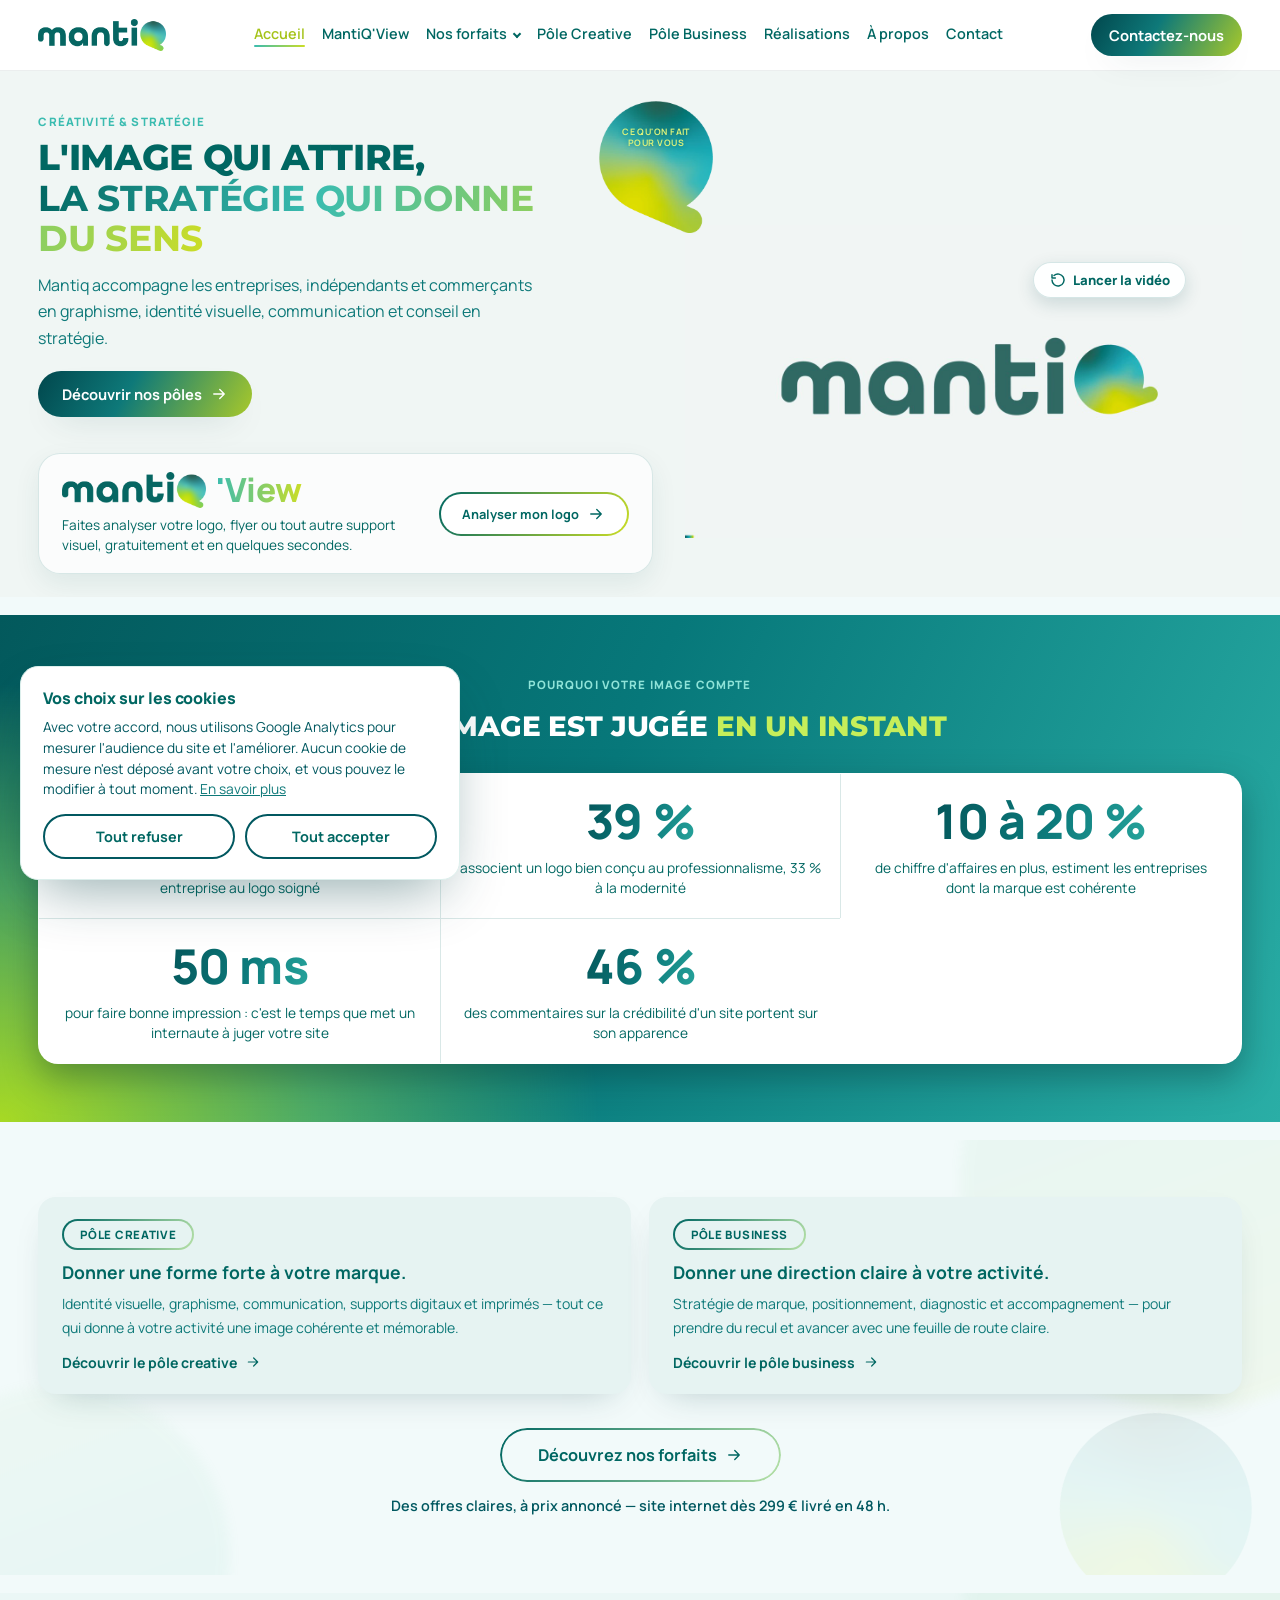
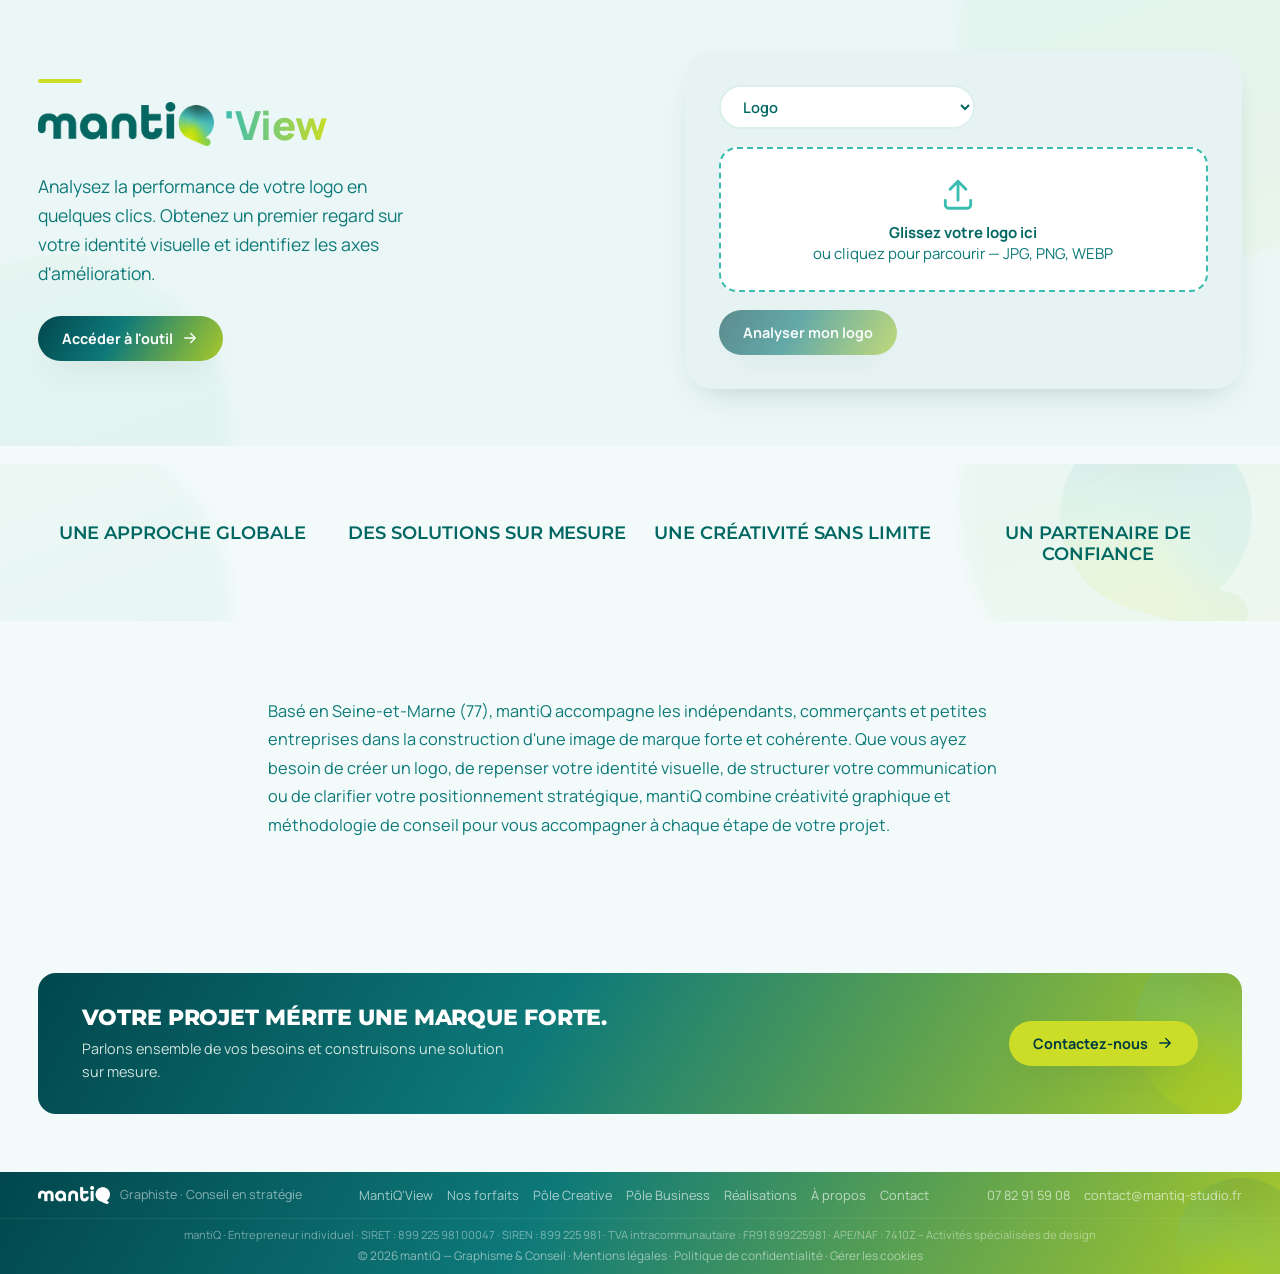
==== index.html @ a7502a21 "Add files via upload" ====
<!DOCTYPE html>
<html lang="fr">
<head>
<meta charset="UTF-8">
<meta name="viewport" content="width=device-width, initial-scale=1">
<title>mantiQ — Graphisme & Conseil en stratégie</title>
<meta name="description" content="mantiQ accompagne les entreprises, indépendants et commerçants en graphisme, identité visuelle, communication et conseil en stratégie.">
<link rel="icon" type="image/png" href="[data-uri]">
<link rel="apple-touch-icon" href="[data-uri]">
<link rel="preconnect" href="https://fonts.googleapis.com">
<link rel="preconnect" href="https://fonts.gstatic.com" crossorigin>
<link href="https://fonts.googleapis.com/css2?family=Manrope:wght@500;600;700;800&family=Montserrat:wght@600..900&display=swap" rel="stylesheet">
<link rel="stylesheet" href="style.css">
</head>
<body>
<script>
try{ if (sessionStorage.getItem('mqSplashSeen') || (window.matchMedia && matchMedia('(prefers-reduced-motion: reduce)').matches)) document.documentElement.classList.add('sp-skip'); else document.documentElement.classList.add('sp-lock'); }catch(e){ document.documentElement.classList.add('sp-lock'); }
</script>
<noscript><style>#mqSplash{display:none!important}</style></noscript>
<style>
#mqSplash{ position:fixed; inset:0; z-index:100000; background:#fff; display:flex; align-items:center; justify-content:center; cursor:pointer;
  opacity:1; visibility:visible; transition:opacity .55s ease, visibility 0s linear .55s;
  animation:spFailsafe .3s linear 7s forwards; }
#mqSplash.sp-out{ opacity:0; visibility:hidden; pointer-events:none; }
.sp-skip #mqSplash{ display:none; }
html.sp-lock, html.sp-lock body{ overflow:hidden; }
@keyframes spFailsafe{ to{ opacity:0; visibility:hidden; pointer-events:none; } }
.sp-canvas{ position:relative; width:min(84vw,760px); aspect-ratio:633/120; }
.sp-logo-stage{ position:absolute; left:6.3191%; top:0; width:75.1975%; height:100%; }
.sp-neon-svg{ position:absolute; inset:0; width:100%; height:100%; z-index:3; overflow:visible; }
.sp-neon-stroke{ fill:none; stroke:url(#spNeonGrad); stroke-width:.75px; stroke-linecap:round; stroke-linejoin:round; opacity:0;
  filter:drop-shadow(0 0 1px rgba(13,92,92,.85)) drop-shadow(0 0 3.5px rgba(46,196,196,.75)) drop-shadow(0 0 7px rgba(199,227,0,.55)) drop-shadow(0 0 12px rgba(199,227,0,.28)); }
.sp-fill-svg{ position:absolute; inset:0; width:100%; height:100%; z-index:2; overflow:visible; }
.sp-letter-fill{ fill:#066662; opacity:0; }
.sp-q-roll{ position:absolute; left:66.3507%; top:6.6667%; width:15.1659%; height:93.3333%; z-index:4; transform:translateX(232.3%) rotate(760deg); }
.sp-run .sp-q-roll{ animation:spQRoll 1400ms cubic-bezier(.22,.7,.18,1) 80ms forwards; }
@keyframes spQRoll{ 0%{ transform:translateX(232.3%) rotate(760deg); } 100%{ transform:translateX(0%) rotate(0deg); } }
.sp-q-img{ width:100%; height:100%; display:block; transform:scale(1); }
.sp-run .sp-q-img{ animation:spQPulse 300ms ease-out 1480ms; }
@keyframes spQPulse{ 0%{ filter:brightness(1) drop-shadow(0 0 0 rgba(46,196,196,0)); transform:scale(1); }
  35%{ filter:brightness(1.5) drop-shadow(0 0 12px rgba(46,196,196,.85)); transform:scale(1.04); }
  100%{ filter:brightness(1) drop-shadow(0 0 0 rgba(46,196,196,0)); transform:scale(1); } }
</style>
<div id="mqSplash" role="presentation" aria-hidden="true">
  <div class="sp-canvas">


  <div class="sp-logo-stage"><svg class="sp-fill-svg" viewBox="0 0 476 120" xmlns="http://www.w3.org/2000/svg" aria-hidden="true"><path class="sp-letter-fill" data-delay="438" fill-rule="evenodd" d="M62.26,79.75C62.33,59.66 62.34,59.40 62.61,58.22C63.33,55.11 64.25,53.49 66.09,52.03C67.96,50.55 70.89,49.89 74.13,50.21C77.09,50.51 79.15,51.52 80.64,53.41C81.33,54.28 81.48,54.52 81.74,55.11C81.85,55.36 82.03,55.76 82.13,55.99C82.24,56.22 82.32,56.49 82.33,56.58C82.33,56.68 82.42,57.00 82.53,57.29C83.07,58.77 83.11,60.52 83.11,80.61C83.11,95.38 83.15,99.86 83.27,99.99C83.50,100.22 103.18,100.22 103.41,99.99C103.53,99.87 103.57,96.17 103.56,84.12C103.55,64.07 103.44,57.81 103.06,55.38C102.64,52.64 102.20,50.83 101.43,48.62C100.80,46.82 100.67,46.47 100.46,46.18C100.36,46.03 100.27,45.84 100.27,45.75C100.27,45.53 98.81,42.96 98.07,41.89C96.15,39.09 93.36,36.54 90.31,34.78C88.98,34.01 88.68,33.87 87.27,33.30C85.62,32.63 83.14,31.88 82.06,31.73C81.73,31.68 81.28,31.59 81.07,31.52C80.49,31.34 76.29,31.00 74.67,31.00C73.28,31.00 68.92,31.34 68.72,31.46C68.67,31.50 68.06,31.64 67.39,31.79C64.92,32.31 63.44,32.83 61.15,33.99C59.66,34.73 59.41,34.88 58.64,35.40C58.34,35.61 57.77,35.99 57.38,36.26C56.48,36.87 53.22,40.11 52.64,40.97C52.41,41.31 52.14,41.60 52.05,41.60C51.97,41.60 51.55,41.16 51.14,40.63C50.08,39.27 48.09,37.36 46.55,36.22C43.47,33.95 40.16,32.55 35.53,31.58C33.87,31.23 33.69,31.21 29.46,31.21C26.68,31.21 24.82,31.26 24.31,31.36C23.88,31.45 22.99,31.61 22.33,31.73C20.88,31.99 19.11,32.50 16.92,33.30C16.24,33.55 13.52,34.95 12.83,35.41C9.61,37.54 7.45,39.73 5.36,42.99C4.71,43.99 3.41,46.59 3.06,47.56C1.85,50.96 1.30,53.29 1.01,56.17C0.92,57.00 0.77,57.89 0.67,58.14C0.52,58.50 0.49,60.18 0.49,67.22C0.49,75.59 0.50,75.86 0.75,76.37C0.90,76.65 1.02,76.99 1.02,77.11C1.02,77.55 1.70,79.15 2.28,80.04C3.64,82.15 5.74,83.72 8.21,84.47C9.31,84.81 12.23,84.81 13.36,84.48C16.18,83.64 18.88,81.38 19.96,78.95C20.07,78.70 20.22,78.38 20.30,78.24C20.37,78.11 20.56,77.54 20.72,76.99C20.99,76.01 21.01,75.63 21.08,67.43C21.15,59.97 21.19,58.79 21.38,58.15C21.50,57.75 21.60,57.31 21.60,57.18C21.61,56.93 21.66,56.80 22.39,55.18C23.39,52.96 25.19,51.44 27.74,50.65C29.03,50.25 32.02,50.09 33.65,50.32C36.11,50.67 38.03,51.72 39.40,53.45C40.11,54.35 40.93,55.97 41.13,56.86C41.21,57.19 41.33,57.62 41.41,57.83C41.73,58.68 41.78,61.65 41.81,80.28C41.84,92.33 41.90,99.88 41.97,99.98C42.07,100.11 44.20,100.14 52.15,100.11L62.19,100.08L62.26,79.75Z"/><path class="sp-letter-fill" data-delay="799" fill-rule="evenodd" d="M151.73,101.39C154.54,100.83 156.92,99.97 159.07,98.71C160.34,97.97 162.34,96.38 163.44,95.23C164.67,93.93 165.91,92.18 166.66,90.68C166.93,90.14 167.22,89.73 167.35,89.71C167.57,89.66 167.59,89.98 167.59,94.77L167.59,99.89L167.95,100.03C168.32,100.17 185.98,100.08 186.22,99.93C186.37,99.84 186.35,65.17 186.20,63.58C186.00,61.55 185.68,59.22 185.46,58.22C184.93,55.78 184.08,52.95 183.48,51.60C183.39,51.38 183.13,50.78 182.91,50.27C182.52,49.36 182.18,48.68 181.57,47.62C181.41,47.33 181.21,46.97 181.13,46.83C180.35,45.40 177.86,42.22 176.34,40.72C174.41,38.81 171.94,36.93 169.63,35.62C168.57,35.02 166.34,33.91 166.19,33.91C166.14,33.91 165.92,33.83 165.69,33.72C164.26,33.06 161.55,32.24 159.34,31.80C158.68,31.68 158.03,31.53 157.88,31.49C157.27,31.29 152.21,30.87 150.56,30.87C148.55,30.87 144.37,31.25 142.57,31.61C140.45,32.02 137.56,32.82 136.17,33.38C135.77,33.54 135.21,33.76 134.93,33.87C133.86,34.26 131.79,35.34 129.86,36.50C129.00,37.01 127.52,38.08 126.47,38.95C124.17,40.84 121.03,44.39 119.80,46.50C119.66,46.75 119.42,47.14 119.28,47.36C119.14,47.58 118.91,47.96 118.77,48.22C117.94,49.78 116.64,52.61 116.64,52.87C116.64,52.95 116.55,53.20 116.44,53.43C116.24,53.86 116.11,54.28 115.52,56.42C114.68,59.49 114.13,63.72 114.13,67.13C114.13,69.24 114.55,73.75 114.86,74.93C114.96,75.35 115.05,75.82 115.05,75.97C115.05,76.23 115.43,77.69 115.80,78.82C115.91,79.15 116.05,79.63 116.11,79.89C116.18,80.15 116.32,80.53 116.43,80.75C116.55,80.96 116.64,81.20 116.64,81.28C116.64,81.51 117.83,84.11 118.31,84.93C118.55,85.35 118.75,85.72 118.75,85.77C118.75,85.81 118.86,86.01 119.00,86.21C119.13,86.41 119.45,86.90 119.71,87.30C121.44,90.00 124.20,92.99 126.88,95.07C127.62,95.64 129.56,96.97 129.67,96.97C129.71,96.97 129.84,97.05 129.96,97.16C130.20,97.38 133.12,98.89 133.80,99.15C134.05,99.24 134.58,99.45 134.98,99.61C137.07,100.44 138.44,100.82 141.45,101.41C144.24,101.96 148.92,101.95 151.73,101.39ZM148.84,82.64C146.24,82.49 143.63,81.62 141.45,80.17C140.37,79.45 138.50,77.58 137.79,76.51C136.25,74.19 135.37,71.80 135.04,69.04C134.26,62.40 136.24,56.76 140.59,53.27C141.10,52.86 141.64,52.45 141.78,52.35C142.16,52.11 144.74,50.87 144.87,50.87C144.93,50.87 145.33,50.76 145.76,50.62C146.18,50.48 147.41,50.26 148.48,50.13C150.42,49.89 150.44,49.89 152.50,50.17C155.18,50.54 157.08,51.19 158.94,52.36C159.57,52.76 160.97,53.93 161.54,54.52C164.74,57.89 166.22,62.66 165.77,68.19C165.60,70.33 165.02,72.71 164.36,74.00C164.26,74.21 164.14,74.47 164.10,74.58C164.06,74.69 163.88,75.02 163.70,75.31C163.52,75.60 163.26,76.04 163.12,76.29C162.78,76.92 161.61,78.23 160.59,79.12C157.51,81.83 153.85,82.92 148.84,82.64Z"/><path class="sp-letter-fill" data-delay="1045" fill-rule="evenodd" d="M258.24,100.82C259.32,100.56 260.84,99.88 261.57,99.33C263.03,98.23 264.58,96.28 265.21,94.78C266.04,92.80 265.98,94.13 265.98,76.57C265.98,61.87 265.96,60.46 265.74,58.82C265.22,54.95 264.23,51.10 263.08,48.55C262.66,47.60 261.65,45.59 261.36,45.11C261.18,44.81 260.94,44.40 260.82,44.19C259.81,42.37 257.01,39.27 254.90,37.60C253.00,36.12 253.05,36.15 251.53,35.29C249.78,34.30 248.70,33.78 247.17,33.21C245.51,32.58 242.93,31.79 242.52,31.79C242.38,31.79 241.93,31.71 241.52,31.60C238.33,30.79 231.55,30.55 227.31,31.11C226.08,31.28 224.86,31.47 224.60,31.53C224.34,31.60 223.72,31.74 223.21,31.85C221.41,32.23 218.39,33.17 217.51,33.64C217.38,33.70 216.92,33.92 216.49,34.13C215.60,34.54 213.14,35.93 212.53,36.35C208.60,39.11 205.56,42.62 203.54,46.77C202.52,48.85 202.17,49.64 202.17,49.84C202.16,49.93 202.08,50.18 201.97,50.39C201.76,50.79 201.60,51.32 201.01,53.58C200.44,55.78 200.19,57.17 199.91,59.87C199.68,62.17 199.66,63.55 199.66,80.96C199.66,91.21 199.69,99.69 199.74,99.80C199.81,99.99 200.83,100.01 209.90,100.01L219.98,100.01L220.05,99.72C220.09,99.55 220.14,90.86 220.16,80.41C220.19,61.65 220.19,61.38 220.47,60.21C221.23,56.92 222.16,55.00 223.82,53.30C226.03,51.01 229.02,49.90 232.92,49.92C237.09,49.93 240.10,51.19 242.44,53.88C243.94,55.61 245.15,58.74 245.46,61.66C245.53,62.32 245.62,69.23 245.67,77.03C245.75,91.74 245.79,92.87 246.32,93.88C246.42,94.08 246.51,94.32 246.51,94.41C246.51,94.59 246.96,95.45 247.48,96.27C248.21,97.42 249.97,99.10 251.07,99.69C251.21,99.77 251.45,99.90 251.60,99.98C253.40,101.00 256.07,101.34 258.24,100.82Z"/><path class="sp-letter-fill" data-delay="1333" fill-rule="evenodd" d="M312.18,101.39C314.77,101.10 317.08,100.60 319.31,99.85C320.42,99.47 320.82,99.29 322.47,98.47C324.09,97.66 324.21,97.59 325.03,97.03C325.35,96.81 325.75,96.54 325.93,96.42C326.74,95.87 328.55,94.19 329.43,93.17C330.37,92.07 331.66,90.26 332.06,89.48C333.69,86.33 334.32,84.62 334.94,81.80C335.56,78.92 335.67,77.81 335.67,74.45L335.67,71.20L325.77,71.17C317.47,71.14 315.82,71.16 315.61,71.32C315.40,71.47 315.36,71.65 315.39,72.45C315.44,74.00 315.15,76.65 314.82,77.68C314.21,79.55 313.11,80.96 311.71,81.67C309.06,83.02 304.80,82.75 302.64,81.10C302.14,80.72 301.05,79.30 300.88,78.82C300.81,78.64 300.70,78.39 300.63,78.26C300.56,78.14 300.37,77.48 300.21,76.80C299.91,75.58 299.91,75.49 299.87,63.33C299.84,53.47 299.86,51.07 300.00,50.98C300.09,50.92 307.16,50.87 315.70,50.87C324.24,50.87 331.32,50.83 331.44,50.79C331.63,50.72 331.65,49.79 331.65,41.64C331.65,34.35 331.61,32.57 331.48,32.51C331.38,32.48 324.24,32.43 315.60,32.42L299.90,32.39L299.84,20.53C299.80,14.01 299.75,8.66 299.74,8.64C299.72,8.62 295.15,8.62 289.58,8.64L279.45,8.68L279.45,41.93C279.45,68.88 279.48,75.55 279.62,77.16C279.80,79.16 280.26,81.83 280.66,83.19C281.02,84.45 281.50,85.89 281.68,86.30C281.78,86.52 282.00,87.03 282.17,87.43C282.74,88.78 283.64,90.31 284.72,91.80C286.34,94.02 288.91,96.35 291.19,97.66C292.16,98.21 295.10,99.62 295.30,99.62C295.36,99.62 295.71,99.73 296.07,99.87C300.15,101.42 306.46,102.02 312.18,101.39Z"/><path class="sp-letter-fill" data-delay="1403" fill-rule="evenodd" d="M360.22,26.04C364.88,25.32 368.66,22.19 370.25,17.72C371.26,14.89 371.19,10.97 370.08,8.10C369.67,7.04 368.77,5.52 367.99,4.57C367.30,3.73 365.86,2.49 365.11,2.07C364.89,1.94 364.44,1.69 364.12,1.51C363.44,1.13 361.95,0.61 361.12,0.47C360.82,0.42 360.50,0.29 360.41,0.19C360.19,-0.08 355.85,-0.09 355.47,0.18C355.32,0.28 354.87,0.43 354.47,0.52C351.48,1.14 348.46,3.34 346.73,6.16C346.36,6.77 345.77,8.00 345.77,8.17C345.77,8.28 345.68,8.54 345.57,8.75C345.26,9.35 344.85,11.84 344.85,13.12C344.85,14.44 345.23,16.64 345.69,17.91C346.65,20.61 348.52,22.87 351.11,24.46C353.50,25.93 356.99,26.54 360.22,26.04Z"/><path class="sp-letter-fill" data-delay="1480" fill-rule="evenodd" d="M368.18,99.59C368.31,99.48 368.34,99.28 368.29,98.96C368.25,98.70 368.21,83.70 368.21,65.61C368.20,35.86 368.18,32.72 368.00,32.53C367.81,32.34 366.74,32.32 357.97,32.32C348.94,32.33 348.14,32.35 347.93,32.56C347.72,32.76 347.72,34.94 347.80,66.16C347.88,93.24 347.93,99.58 348.07,99.68C348.33,99.89 367.93,99.79 368.18,99.59Z"/></svg>
    <svg class="sp-neon-svg" id="spNeonSvg" viewBox="0 0 476 120" xmlns="http://www.w3.org/2000/svg">
        <defs>
          <linearGradient id="spNeonGrad" x1="0" y1="0" x2="0" y2="1">
            <stop offset="0%" stop-color="#0d5c5c"/>
            <stop offset="45%" stop-color="#2ec4c4"/>
            <stop offset="100%" stop-color="#c7e300"/>
          </linearGradient>
        </defs>
        <path id="sp_stroke_m_a" d="M 1.000,53.662 L 1.000,55.686 L 1.000,57.710 L 1.000,59.734 L 1.000,61.758 L 1.000,63.782 L 1.000,65.805 L 1.000,67.829 L 1.000,69.853 L 1.000,71.877 L 1.000,73.901 L 1.000,75.925 L 1.000,77.949 L 2.000,78.973 L 2.996,80.000 L 3.020,82.000 L 5.000,82.044 L 5.991,83.273 L 7.347,84.000 L 9.000,84.371 L 10.395,85.000 L 12.419,85.000 L 13.443,84.000 L 15.467,84.000 L 16.662,82.996 L 17.899,81.936 L 18.989,80.746 L 20.000,79.543 L 20.481,78.000 L 21.000,76.496 L 21.000,74.472 L 21.000,72.448 L 21.000,70.424 L 21.000,68.400 L 21.000,66.376 L 21.000,64.352 L 21.000,62.329 L 21.000,60.305 L 21.000,58.281 L 22.000,57.257 L 22.000,55.233 L 23.073,54.090 L 24.275,53.009 L 25.646,51.997 L 26.757,51.000 L 28.000,50.219 L 29.805,50.000 L 31.828,50.000 L 33.852,50.000 L 35.000,50.876 L 36.900,51.000 L 37.924,52.000 L 39.000,52.948 L 39.934,54.099 L 41.000,55.251 L 41.000,57.275 L 42.000,58.299 L 42.000,60.323 L 42.000,62.347 L 42.000,64.370 L 42.000,66.394 L 42.000,68.418 L 42.000,70.442 L 42.000,72.466 L 42.000,74.490 L 42.000,76.514 L 42.000,78.537 L 42.000,80.561 L 42.000,82.585 L 42.000,84.609 L 42.000,86.633 L 42.000,88.657 L 42.000,90.681 L 42.000,92.705 L 42.000,94.728 L 42.000,96.752 L 42.000,98.776 L 42.800,100.000 L 44.824,100.000 L 46.848,100.000 L 48.872,100.000 L 50.896,100.000 L 52.919,100.000 L 54.943,100.000 L 56.967,100.000 L 58.991,100.000 L 61.015,100.000 L 62.000,98.961 L 62.000,96.937 L 62.000,94.914 L 62.000,92.890 L 62.000,90.866 L 62.000,88.842 L 62.000,86.818 L 62.000,84.794 L 62.000,82.770 L 62.000,80.746 L 62.000,78.723 L 62.000,76.699 L 62.000,74.675 L 62.000,72.651 L 62.000,70.627 L 62.000,68.603 L 62.000,66.579 L 62.000,64.555 L 62.000,62.532 L 62.000,60.508 L 63.000,59.484 L 63.000,57.460 L 63.564,56.000 L 64.000,54.412 L 65.019,53.213 L 66.127,52.048 L 67.298,51.000 L 69.000,50.678 L 70.346,50.000 L 72.370,50.000 L 74.394,50.000 L 76.000,50.418 L 77.441,51.000 L 79.000,51.465 L 80.020,52.792 L 81.000,53.896 L 81.920,55.000 L 82.000,56.944 L 83.000,57.968 L 83.000,59.992 L 83.000,62.016 L 83.000,64.040 L 83.000,66.063 L 83.000,68.087 L 83.000,70.111 L 83.000,72.135 L 83.000,74.159 L 83.000,76.183 L 83.000,78.207 L 83.000,80.231 L 83.000,82.254 L 83.000,84.278 L 83.000,86.302 L 83.000,88.326 L 83.000,90.350 L 83.000,92.374 L 83.000,94.398 L 83.000,96.421 L 83.000,98.445 L 83.469,100.000 L 85.493,100.000 L 87.517,100.000 L 89.541,100.000 L 91.565,100.000 L 93.589,100.000 L 95.612,100.000 L 97.636,100.000 L 99.660,100.000 L 101.684,100.000 L 103.708,100.000 L 104.000,98.268" class="sp-neon-stroke"/>
      <path id="sp_stroke_m_b" d="M 1.000,53.662 L 2.000,52.638 L 2.000,50.615 L 2.409,49.000 L 3.000,47.567 L 3.457,46.000 L 4.000,44.519 L 5.005,43.321 L 6.000,42.216 L 6.843,40.966 L 7.972,39.825 L 9.000,38.508 L 10.026,37.183 L 11.150,36.037 L 12.333,35.000 L 14.000,34.643 L 15.381,34.000 L 16.405,33.000 L 18.428,33.000 L 19.452,32.000 L 21.476,32.000 L 23.000,31.500 L 24.524,31.000 L 26.548,31.000 L 28.572,31.000 L 30.595,31.000 L 32.619,31.000 L 34.643,31.000 L 36.000,31.667 L 37.691,32.000 L 39.715,32.000 L 40.739,33.000 L 42.000,33.763 L 43.786,34.000 L 44.810,35.000 L 46.042,35.861 L 47.114,37.000 L 49.000,37.137 L 49.998,38.382 L 51.000,39.568 L 51.592,41.000 L 53.003,40.341 L 54.064,39.102 L 55.252,38.012 L 56.617,36.998 L 57.878,35.949 L 59.013,35.000 L 60.037,34.000 L 62.000,33.939 L 63.085,33.000 L 64.109,32.000 L 66.133,32.000 L 68.000,31.844 L 69.180,31.000 L 71.204,31.000 L 73.228,31.000 L 75.252,31.000 L 77.276,31.000 L 79.300,31.000 L 81.324,31.000 L 82.347,32.000 L 84.371,32.000 L 86.000,32.395 L 87.419,33.000 L 88.443,34.000 L 90.000,34.467 L 91.491,35.000 L 92.690,36.006 L 93.794,37.000 L 95.037,37.850 L 96.183,38.974 L 97.000,40.249 L 97.998,41.361 L 99.000,42.552 L 99.576,44.000 L 100.000,45.600 L 101.000,46.624 L 101.648,48.000 L 102.000,49.671 L 102.695,51.000 L 103.000,52.719 L 103.000,54.743 L 103.000,56.767 L 103.791,58.000 L 104.000,59.815 L 104.000,61.839 L 104.000,63.862 L 104.000,65.886 L 104.000,67.910 L 104.000,69.934 L 104.000,71.958 L 104.000,73.982 L 104.000,76.006 L 104.000,78.030 L 104.000,80.053 L 104.000,82.077 L 104.000,84.101 L 104.000,86.125 L 104.000,88.149 L 104.000,90.173 L 104.000,92.197 L 104.000,94.220 L 104.000,96.244 L 104.000,98.268" class="sp-neon-stroke"/>
      <path id="sp_stroke_a_a" d="M 114.000,62.260 L 114.000,63.891 L 114.000,65.522 L 114.000,67.154 L 114.000,68.785 L 114.000,70.417 L 114.000,72.048 L 114.679,73.000 L 115.000,74.311 L 115.000,75.942 L 115.000,77.574 L 116.000,78.205 L 116.000,79.836 L 116.468,81.000 L 117.000,82.099 L 117.731,83.000 L 118.000,84.362 L 118.993,85.000 L 119.000,86.625 L 119.997,87.341 L 121.000,88.143 L 121.000,89.774 L 122.000,90.550 L 122.998,91.387 L 123.989,92.257 L 124.967,93.159 L 125.927,94.090 L 126.713,95.000 L 128.000,95.344 L 128.975,96.188 L 129.862,97.000 L 131.000,97.494 L 132.125,98.000 L 133.000,98.757 L 134.388,99.000 L 135.019,100.000 L 136.651,100.000 L 138.000,100.282 L 138.914,101.000 L 140.545,101.000 L 142.176,101.000 L 143.808,101.000 L 144.439,102.000 L 146.071,102.000 L 147.702,102.000 L 149.333,102.000 L 150.000,101.035 L 151.596,101.000 L 153.227,101.000 L 154.859,101.000 L 155.490,100.000 L 157.000,99.878 L 157.753,99.000 L 159.000,98.616 L 160.016,98.000 L 161.006,97.305 L 162.000,96.449 L 162.999,95.613 L 163.989,94.743 L 164.967,93.840 L 165.954,93.000 L 166.000,91.415 L 166.993,90.704 L 168.000,90.104 L 168.000,91.735 L 168.000,93.367 L 168.000,94.998 L 168.000,96.629 L 168.000,98.261 L 168.000,99.892 L 169.524,100.000 L 171.155,100.000 L 172.786,100.000 L 174.418,100.000 L 176.049,100.000 L 177.681,100.000 L 179.312,100.000 L 180.943,100.000 L 182.575,100.000 L 184.206,100.000 L 185.837,100.000 L 186.000,98.531" class="sp-neon-stroke"/>
      <path id="sp_stroke_a_b" d="M 114.000,62.260 L 114.372,61.000 L 115.000,59.997 L 115.000,58.366 L 115.000,56.734 L 115.897,56.000 L 116.000,54.471 L 116.160,53.000 L 117.000,52.209 L 117.000,50.577 L 118.000,49.946 L 118.000,48.314 L 118.999,47.581 L 120.000,46.796 L 120.000,45.165 L 121.002,44.367 L 122.000,43.528 L 123.000,42.759 L 123.000,41.128 L 124.000,40.369 L 125.263,40.000 L 126.063,39.103 L 127.027,38.178 L 128.000,37.332 L 129.299,37.000 L 130.079,36.084 L 131.000,35.183 L 132.449,35.000 L 133.080,34.000 L 134.712,34.000 L 135.343,33.000 L 136.974,33.000 L 138.000,32.394 L 139.237,32.000 L 140.869,32.000 L 142.000,31.500 L 153.869,50.000 L 152.237,50.000 L 150.606,50.000 L 148.974,50.000 L 147.343,50.000 L 146.000,50.288 L 145.080,51.000 L 143.449,51.000 L 142.740,51.989 L 141.931,53.000 L 140.299,53.000 L 139.559,54.000 L 138.702,54.993 L 138.000,55.978 L 137.390,57.000 L 137.000,58.241 L 136.127,59.000 L 136.000,60.504 L 135.865,62.000 L 135.000,62.767 L 135.000,64.398 L 135.000,66.029 L 135.000,67.661 L 135.000,69.292 L 135.000,70.924 L 136.000,71.555 L 136.000,73.186 L 136.818,74.000 L 137.000,75.449 L 137.970,76.170 L 138.933,77.097 L 139.874,78.048 L 140.789,79.019 L 141.501,80.000 L 143.000,80.132 L 143.763,81.000 L 145.000,81.395 L 146.026,82.000 L 147.657,82.000 L 149.289,82.000 L 150.074,82.911 L 151.000,82.193 L 152.439,82.000 L 154.070,82.000 L 155.701,82.000 L 156.333,81.000 L 157.964,81.000 L 158.596,80.000 L 160.000,79.773 L 160.940,78.893 L 161.885,77.945 L 162.760,77.000 L 163.000,75.609 L 164.000,74.977 L 164.000,73.346 L 165.000,72.714 L 165.000,71.083 L 165.548,70.000 L 166.000,68.820 L 166.000,67.189 L 166.000,65.558 L 166.000,63.926 L 166.000,62.295 L 165.000,61.663 L 165.000,60.032 L 164.401,59.000 L 164.000,57.769 L 163.121,56.949 L 162.204,55.980 L 161.317,54.995 L 160.465,54.000 L 159.627,53.002 L 158.831,52.000 L 157.200,52.000 L 156.568,51.000 L 155.000,50.937 L 142.695,31.000 L 144.326,31.000 L 145.957,31.000 L 147.589,31.000 L 149.220,31.000 L 150.852,31.000 L 152.483,31.000 L 154.114,31.000 L 155.746,31.000 L 157.377,31.000 L 159.000,31.009 L 159.640,32.000 L 161.271,32.000 L 162.903,32.000 L 163.534,33.000 L 165.166,33.000 L 166.000,33.797 L 167.428,34.000 L 168.060,35.000 L 169.691,35.000 L 170.323,36.000 L 171.954,36.000 L 172.763,37.014 L 173.640,38.002 L 174.480,39.000 L 175.246,40.000 L 176.877,40.000 L 177.000,41.509 L 177.983,42.219 L 178.955,43.132 L 179.908,44.071 L 180.801,45.000 L 181.000,46.432 L 182.000,47.064 L 182.000,48.695 L 183.000,49.327 L 183.000,50.958 L 184.000,51.589 L 184.000,53.221 L 184.852,54.000 L 185.000,55.484 L 185.000,57.115 L 185.746,58.000 L 186.000,59.378 L 186.000,61.009 L 186.000,62.641 L 186.000,64.272 L 186.000,65.903 L 186.000,67.535 L 186.000,69.166 L 186.000,70.797 L 186.000,72.429 L 186.000,74.060 L 186.000,75.692 L 186.000,77.323 L 186.000,78.954 L 186.000,80.586 L 186.000,82.217 L 186.000,83.849 L 186.000,85.480 L 186.000,87.111 L 186.000,88.743 L 186.000,90.374 L 186.000,92.006 L 186.000,93.637 L 186.000,95.268 L 186.000,96.900 L 186.000,98.531" class="sp-neon-stroke"/>
      <path id="sp_stroke_n_a" d="M 200.000,55.440 L 200.000,56.850 L 200.000,58.260 L 200.000,59.670 L 200.000,61.080 L 200.000,62.490 L 200.000,63.901 L 200.000,65.311 L 200.000,66.721 L 200.000,68.131 L 200.000,69.541 L 200.000,70.951 L 200.000,72.361 L 200.000,73.771 L 200.000,75.182 L 200.000,76.592 L 200.000,78.002 L 200.000,79.412 L 200.000,80.822 L 200.000,82.232 L 200.000,83.642 L 200.000,85.052 L 200.000,86.463 L 200.000,87.873 L 200.000,89.283 L 200.000,90.693 L 200.000,92.103 L 200.000,93.513 L 200.000,94.923 L 200.000,96.333 L 200.000,97.744 L 200.000,99.154 L 200.564,100.000 L 201.974,100.000 L 203.384,100.000 L 204.794,100.000 L 206.204,100.000 L 207.615,100.000 L 209.025,100.000 L 210.435,100.000 L 211.845,100.000 L 213.255,100.000 L 214.665,100.000 L 216.075,100.000 L 217.485,100.000 L 218.896,100.000 L 220.000,99.694 L 220.000,98.284 L 220.000,96.874 L 220.000,95.464 L 220.000,94.054 L 220.000,92.644 L 220.000,91.234 L 220.000,89.823 L 220.000,88.413 L 220.000,87.003 L 220.000,85.593 L 220.000,84.183 L 220.000,82.773 L 220.000,81.363 L 220.000,79.952 L 220.000,78.542 L 220.000,77.132 L 220.000,75.722 L 220.000,74.312 L 220.000,72.902 L 220.000,71.492 L 220.000,70.082 L 220.000,68.671 L 220.000,67.261 L 220.000,65.851 L 220.000,64.441 L 220.000,63.031 L 220.000,61.621 L 220.789,61.000 L 221.000,59.801 L 221.000,58.390 L 221.020,57.000 L 222.000,56.570 L 222.000,55.160 L 222.996,54.666 L 223.909,53.928 L 224.616,52.998 L 225.201,52.021 L 226.000,51.215 L 227.195,51.000 L 228.605,51.000 L 229.015,50.000 L 230.426,50.000 L 231.836,50.000 L 233.246,50.000 L 234.656,50.000 L 236.066,50.000 L 237.000,50.476 L 237.886,51.000 L 239.296,51.000 L 240.013,51.757 L 240.996,52.327 L 241.906,53.070 L 242.608,54.001 L 243.196,54.978 L 244.000,55.652 L 244.000,57.062 L 244.472,58.000 L 245.000,58.882 L 245.000,60.292 L 245.000,61.702 L 246.000,62.112 L 246.000,63.522 L 246.000,64.933 L 246.000,66.343 L 246.000,67.753 L 246.000,69.163 L 246.000,70.573 L 246.000,71.983 L 246.000,73.393 L 246.000,74.804 L 246.000,76.214 L 246.000,77.624 L 246.000,79.034 L 246.000,80.444 L 246.000,81.854 L 246.000,83.264 L 246.000,84.674 L 246.000,86.085 L 246.000,87.495 L 246.000,88.905 L 246.000,90.315 L 246.000,91.725 L 246.000,93.135 L 246.545,94.000 L 247.000,94.955 L 247.366,96.000 L 248.000,96.776 L 248.186,98.000 L 249.000,98.724 L 250.134,99.000 L 251.000,99.544 L 251.954,100.000 L 253.000,100.364 L 253.774,101.000 L 255.185,101.000 L 256.595,101.000 L 258.005,101.000 L 259.000,100.585 L 259.825,100.000 L 261.000,99.765 L 261.645,99.000 L 263.000,98.945 L 263.593,98.000 L 264.000,96.997 L 264.414,96.000 L 265.000,95.176 L 265.234,94.000 L 266.000,93.356" class="sp-neon-stroke"/>
      <path id="sp_stroke_n_b" d="M 200.000,55.440 L 200.970,55.000 L 201.000,53.619 L 201.000,52.209 L 201.201,51.000 L 202.000,50.389 L 202.021,49.000 L 203.000,48.569 L 203.000,47.159 L 203.251,46.000 L 204.029,45.171 L 205.000,44.673 L 205.000,43.263 L 205.984,42.774 L 206.813,42.000 L 207.000,40.777 L 207.680,39.995 L 208.248,39.012 L 209.000,38.163 L 210.247,38.000 L 211.007,37.294 L 211.991,36.728 L 212.733,36.000 L 214.000,35.857 L 214.732,34.990 L 215.219,34.000 L 216.629,34.000 L 217.039,33.000 L 218.449,33.000 L 219.859,33.000 L 220.270,32.000 L 221.680,32.000 L 223.090,32.000 L 224.000,31.500 L 224.910,31.000 L 226.320,31.000 L 227.730,31.000 L 229.141,31.000 L 230.551,31.000 L 231.961,31.000 L 233.371,31.000 L 234.781,31.000 L 236.191,31.000 L 237.601,31.000 L 239.011,31.000 L 240.422,31.000 L 241.832,31.000 L 242.242,32.000 L 243.652,32.000 L 245.062,32.000 L 246.000,32.472 L 246.882,33.000 L 248.000,33.292 L 248.703,34.000 L 250.113,34.000 L 251.000,34.535 L 251.965,35.155 L 252.599,36.000 L 254.000,36.009 L 254.569,37.000 L 255.173,37.971 L 256.021,38.797 L 256.998,39.381 L 257.927,40.090 L 258.663,41.004 L 259.235,41.986 L 260.038,42.853 L 261.000,43.361 L 261.000,44.771 L 262.000,45.181 L 262.000,46.591 L 263.000,47.001 L 263.000,48.412 L 263.822,49.000 L 264.000,50.232 L 264.000,51.642 L 265.000,52.052 L 265.000,53.462 L 265.000,54.872 L 265.000,56.282 L 265.693,57.000 L 266.000,58.103 L 266.000,59.513 L 266.000,60.923 L 266.000,62.333 L 266.000,63.743 L 266.000,65.153 L 266.000,66.564 L 266.000,67.974 L 266.000,69.384 L 266.000,70.794 L 266.000,72.204 L 266.000,73.614 L 266.000,75.024 L 266.000,76.434 L 266.000,77.845 L 266.000,79.255 L 266.000,80.665 L 266.000,82.075 L 266.000,83.485 L 266.000,84.895 L 266.000,86.305 L 266.000,87.715 L 266.000,89.126 L 266.000,90.536 L 266.000,91.946 L 266.000,93.356" class="sp-neon-stroke"/>
      <path id="sp_stroke_t_a" d="M 279.000,42.500 L 279.000,43.967 L 279.000,45.433 L 279.000,46.900 L 279.000,48.366 L 279.000,49.833 L 279.000,51.300 L 279.000,52.766 L 279.000,54.233 L 279.000,55.699 L 279.000,57.166 L 279.000,58.633 L 279.000,60.099 L 279.000,61.566 L 279.000,63.032 L 279.000,64.499 L 279.000,65.966 L 279.000,67.432 L 279.000,68.899 L 279.000,70.365 L 279.000,71.832 L 279.000,73.299 L 279.000,74.765 L 279.232,76.000 L 280.000,76.698 L 280.000,78.165 L 280.000,79.632 L 280.000,81.098 L 280.000,82.565 L 281.000,83.031 L 281.000,84.498 L 281.000,85.965 L 282.000,86.431 L 282.000,87.898 L 283.000,88.365 L 283.000,89.831 L 284.000,90.298 L 284.000,91.764 L 284.995,92.311 L 285.927,93.090 L 286.726,94.009 L 287.357,94.997 L 288.000,95.992 L 289.458,96.000 L 290.076,96.913 L 291.000,97.647 L 292.114,98.000 L 293.000,98.580 L 294.047,99.000 L 295.000,99.513 L 295.980,100.000 L 297.447,100.000 L 298.913,100.000 L 299.380,101.000 L 300.846,101.000 L 302.313,101.000 L 303.780,101.000 L 305.246,101.000 L 306.713,101.000 L 308.180,101.000 L 309.646,101.000 L 311.113,101.000 L 312.579,101.000 L 314.046,101.000 L 315.513,101.000 L 316.979,101.000 L 317.446,100.000 L 318.912,100.000 L 320.000,99.621 L 320.846,99.000 L 322.000,98.688 L 322.779,98.000 L 324.000,97.755 L 324.712,97.000 L 326.000,96.821 L 326.816,95.975 L 327.492,95.000 L 328.177,94.028 L 329.035,93.155 L 330.000,92.450 L 331.000,91.872 L 331.000,90.405 L 331.965,89.845 L 332.783,89.000 L 333.000,87.750 L 333.717,87.000 L 334.000,85.817 L 334.000,84.350 L 335.000,83.884 L 335.000,82.417 L 335.000,80.950 L 335.000,79.484 L 335.983,79.000 L 336.000,77.551" class="sp-neon-stroke"/>
      <path id="sp_stroke_t_b" d="M 279.000,42.500 L 279.000,41.033 L 279.000,39.567 L 279.000,38.100 L 279.000,36.634 L 279.000,35.167 L 279.000,33.700 L 279.000,32.234 L 279.000,30.767 L 279.000,29.301 L 279.000,27.834 L 279.000,26.367 L 279.000,24.901 L 279.000,23.434 L 279.000,21.968 L 279.000,20.501 L 279.000,19.034 L 279.000,17.568 L 279.000,16.101 L 279.000,14.635 L 279.000,13.168 L 279.000,11.701 L 279.000,10.235 L 279.232,9.000 L 280.698,9.000 L 282.165,9.000 L 283.632,9.000 L 285.098,9.000 L 286.565,9.000 L 288.031,9.000 L 289.498,9.000 L 290.965,9.000 L 292.431,9.000 L 293.898,9.000 L 295.365,9.000 L 296.831,9.000 L 298.298,9.000 L 299.764,9.000 L 300.000,10.231 L 300.000,11.698 L 300.000,13.164 L 300.000,14.631 L 300.000,16.097 L 300.000,17.564 L 300.000,19.031 L 300.000,20.497 L 300.000,21.964 L 300.000,23.430 L 300.000,24.897 L 300.000,26.364 L 300.000,27.830 L 300.000,29.297 L 300.000,30.763 L 300.230,32.000 L 301.697,32.000 L 303.163,32.000 L 304.630,32.000 L 306.096,32.000 L 307.563,32.000 L 309.030,32.000 L 310.496,32.000 L 311.963,32.000 L 313.429,32.000 L 314.896,32.000 L 316.363,32.000 L 317.829,32.000 L 319.296,32.000 L 320.762,32.000 L 322.229,32.000 L 323.696,32.000 L 325.162,32.000 L 326.629,32.000 L 328.095,32.000 L 329.562,32.000 L 331.029,32.000 L 332.000,32.495 L 332.000,33.962 L 332.000,35.428 L 332.000,36.895 L 332.000,38.362 L 332.000,39.828 L 332.000,41.295 L 332.000,42.761 L 332.000,44.228 L 332.000,45.695 L 332.000,47.161 L 332.000,48.628 L 332.000,50.094 L 331.439,51.000 L 329.972,51.000 L 328.506,51.000 L 327.039,51.000 L 325.572,51.000 L 324.106,51.000 L 322.639,51.000 L 321.173,51.000 L 319.706,51.000 L 318.239,51.000 L 316.773,51.000 L 315.306,51.000 L 313.840,51.000 L 312.373,51.000 L 310.906,51.000 L 309.440,51.000 L 307.973,51.000 L 306.507,51.000 L 305.040,51.000 L 303.573,51.000 L 302.107,51.000 L 300.640,51.000 L 300.000,51.826 L 300.000,53.293 L 300.000,54.760 L 300.000,56.226 L 300.000,57.693 L 300.000,59.159 L 300.000,60.626 L 300.000,62.093 L 300.000,63.559 L 300.000,65.026 L 300.000,66.492 L 300.000,67.959 L 300.000,69.426 L 300.000,70.892 L 300.000,72.359 L 300.000,73.825 L 300.000,75.292 L 300.000,76.759 L 301.000,77.225 L 301.000,78.692 L 302.000,79.158 L 302.000,80.625 L 303.092,81.000 L 304.000,81.558 L 305.025,82.000 L 306.491,82.000 L 307.958,82.000 L 309.425,82.000 L 310.891,82.000 L 311.358,81.000 L 312.824,81.000 L 313.384,80.002 L 314.000,79.115 L 314.352,78.000 L 315.000,77.181 L 315.000,75.715 L 315.000,74.248 L 315.000,72.782 L 315.000,71.315 L 316.152,71.000 L 317.618,71.000 L 319.085,71.000 L 320.551,71.000 L 322.018,71.000 L 323.485,71.000 L 324.951,71.000 L 326.418,71.000 L 327.884,71.000 L 329.351,71.000 L 330.818,71.000 L 332.284,71.000 L 333.751,71.000 L 335.218,71.000 L 336.000,71.684 L 336.000,73.151 L 336.000,74.617 L 336.000,76.084 L 336.000,77.551" class="sp-neon-stroke"/>
      <path id="sp_stroke_i_dot_a" d="M 345.000,8.139 L 345.000,8.526 L 345.000,8.913 L 345.000,9.301 L 345.000,9.688 L 345.000,10.075 L 345.000,10.462 L 345.000,10.849 L 345.000,11.237 L 345.000,11.624 L 345.000,12.011 L 345.000,12.398 L 345.000,12.786 L 345.000,13.173 L 345.000,13.560 L 345.000,13.947 L 345.000,14.334 L 345.000,14.722 L 345.000,15.109 L 345.000,15.496 L 345.000,15.883 L 345.000,16.271 L 345.000,16.658 L 345.000,17.045 L 345.000,17.432 L 345.000,17.819 L 345.207,18.000 L 345.594,18.000 L 345.981,18.000 L 346.000,18.368 L 346.000,18.756 L 346.000,19.143 L 346.000,19.530 L 346.000,19.917 L 346.304,20.000 L 346.692,20.000 L 347.000,20.079 L 347.000,20.466 L 347.000,20.853 L 347.000,21.241 L 347.000,21.628 L 347.015,22.000 L 347.402,22.000 L 347.829,22.029 L 347.989,22.254 L 348.011,22.742 L 348.168,22.970 L 348.632,23.002 L 348.938,23.104 L 349.000,23.494 L 349.000,23.883 L 349.271,24.000 L 349.658,24.000 L 350.045,24.000 L 350.432,24.000 L 350.819,24.000 L 351.000,24.207 L 351.000,24.594 L 351.000,24.981 L 351.368,25.000 L 351.756,25.000 L 352.143,25.000 L 352.530,25.000 L 352.917,25.000 L 353.000,25.304 L 353.000,25.692 L 353.079,26.000 L 353.466,26.000 L 353.853,26.000 L 354.241,26.000 L 354.628,26.000 L 355.015,26.000 L 355.402,26.000 L 355.789,26.000 L 356.177,26.000 L 356.564,26.000 L 356.951,26.000 L 357.338,26.000 L 357.726,26.000 L 358.113,26.000 L 358.500,26.000 L 358.887,26.000 L 359.274,26.000 L 359.662,26.000 L 360.049,26.000 L 360.436,26.000 L 360.823,26.000 L 361.211,26.000 L 361.598,26.000 L 361.985,26.000 L 362.372,26.000 L 362.759,26.000 L 363.000,25.853 L 363.000,25.466 L 363.000,25.079 L 363.308,25.000 L 363.696,25.000 L 364.083,25.000 L 364.470,25.000 L 364.857,25.000 L 365.000,24.756 L 365.005,24.322 L 365.127,24.048 L 365.551,24.000 L 365.911,23.926 L 365.999,23.593 L 366.038,23.147 L 366.289,23.007 L 366.775,22.984 L 366.978,22.805 L 367.004,22.327 L 367.124,22.049 L 367.545,22.000 L 367.909,21.927 L 367.999,21.598 L 368.037,21.149 L 368.285,21.008 L 368.771,20.985 L 368.977,20.808 L 369.004,20.332 L 369.122,20.051 L 369.526,20.000 L 369.913,20.000 L 370.000,19.699 L 370.000,19.312 L 370.000,18.925 L 370.000,18.538 L 370.000,18.151 L 370.000,17.763 L 370.000,17.376 L 370.011,17.000 L 370.398,17.000 L 370.786,17.000 L 371.000,16.827" class="sp-neon-stroke"/>
      <path id="sp_stroke_i_dot_b" d="M 345.000,8.139 L 345.248,8.000 L 345.636,8.000 L 346.000,7.977 L 346.000,7.590 L 346.000,7.203 L 346.000,6.816 L 346.000,6.428 L 346.000,6.041 L 346.346,6.000 L 346.782,5.983 L 346.979,5.798 L 347.005,5.318 L 347.129,5.047 L 347.556,5.000 L 347.913,4.924 L 347.999,4.587 L 348.040,4.144 L 348.293,4.007 L 348.778,3.983 L 348.978,3.801 L 349.005,3.322 L 349.127,3.048 L 349.551,3.000 L 349.911,2.926 L 349.999,2.593 L 350.038,2.147 L 350.289,2.007 L 350.775,1.984 L 350.978,1.805 L 351.000,1.372 L 351.015,1.000 L 351.402,1.000 L 351.789,1.000 L 352.177,1.000 L 352.564,1.000 L 352.951,1.000 L 353.338,1.000 L 353.726,1.000 L 354.000,0.887 L 354.000,0.500 L 354.000,0.113 L 354.274,0.000 L 354.662,0.000 L 355.049,0.000 L 355.436,0.000 L 355.823,0.000 L 356.211,0.000 L 356.598,0.000 L 356.985,0.000 L 357.372,0.000 L 357.759,0.000 L 358.147,0.000 L 358.534,0.000 L 358.921,0.000 L 359.308,0.000 L 359.696,0.000 L 360.083,0.000 L 360.470,0.000 L 360.857,0.000 L 361.244,0.000 L 361.632,0.000 L 362.000,0.019 L 362.000,0.406 L 362.000,0.793 L 362.181,1.000 L 362.568,1.000 L 362.955,1.000 L 363.342,1.000 L 363.729,1.000 L 364.000,1.117 L 364.000,1.504 L 364.000,1.891 L 364.278,2.000 L 364.666,2.000 L 365.053,2.000 L 365.440,2.000 L 365.827,2.000 L 366.000,2.214 L 366.003,2.642 L 366.109,2.941 L 366.506,3.000 L 366.896,3.062 L 366.998,3.368 L 367.030,3.832 L 367.258,3.989 L 367.746,4.011 L 367.971,4.171 L 368.002,4.637 L 368.107,4.940 L 368.500,5.000 L 368.887,5.000 L 369.000,5.274 L 369.000,5.662 L 369.000,6.049 L 369.000,6.436 L 369.000,6.823 L 369.211,7.000 L 369.598,7.000 L 369.985,7.000 L 370.000,7.372 L 370.000,7.759 L 370.000,8.147 L 370.000,8.534 L 370.000,8.921 L 370.308,9.000 L 370.696,9.000 L 371.000,9.083 L 371.000,9.470 L 371.000,9.857 L 371.000,10.244 L 371.000,10.632 L 371.000,11.019 L 371.000,11.406 L 371.000,11.793 L 371.000,12.181 L 371.000,12.568 L 371.000,12.955 L 371.000,13.342 L 371.000,13.729 L 371.000,14.117 L 371.000,14.504 L 371.000,14.891 L 371.000,15.278 L 371.000,15.666 L 371.000,16.053 L 371.000,16.440 L 371.000,16.827" class="sp-neon-stroke"/>
      <path id="sp_stroke_i_stem_a" d="M 348.000,66.000 L 348.000,66.677 L 348.000,67.354 L 348.000,68.031 L 348.000,68.708 L 348.000,69.385 L 348.000,70.062 L 348.000,70.738 L 348.000,71.415 L 348.000,72.092 L 348.000,72.769 L 348.000,73.446 L 348.000,74.123 L 348.000,74.800 L 348.000,75.477 L 348.000,76.154 L 348.000,76.831 L 348.000,77.508 L 348.000,78.185 L 348.000,78.862 L 348.000,79.538 L 348.000,80.215 L 348.000,80.892 L 348.000,81.569 L 348.000,82.246 L 348.000,82.923 L 348.000,83.600 L 348.000,84.277 L 348.000,84.954 L 348.000,85.631 L 348.000,86.308 L 348.000,86.985 L 348.000,87.662 L 348.000,88.338 L 348.000,89.015 L 348.000,89.692 L 348.000,90.369 L 348.000,91.046 L 348.000,91.723 L 348.000,92.400 L 348.000,93.077 L 348.000,93.754 L 348.000,94.431 L 348.000,95.108 L 348.000,95.785 L 348.000,96.462 L 348.000,97.138 L 348.000,97.815 L 348.000,98.492 L 348.000,99.169 L 348.000,99.846 L 348.523,100.000 L 349.200,100.000 L 349.877,100.000 L 350.554,100.000 L 351.231,100.000 L 351.908,100.000 L 352.585,100.000 L 353.262,100.000 L 353.938,100.000 L 354.615,100.000 L 355.292,100.000 L 355.969,100.000 L 356.646,100.000 L 357.323,100.000 L 358.000,100.000 L 358.677,100.000 L 359.354,100.000 L 360.031,100.000 L 360.708,100.000 L 361.385,100.000 L 362.062,100.000 L 362.738,100.000 L 363.415,100.000 L 364.092,100.000 L 364.769,100.000 L 365.446,100.000 L 366.123,100.000 L 366.800,100.000 L 367.477,100.000 L 368.000,99.846" class="sp-neon-stroke"/>
      <path id="sp_stroke_i_stem_b" d="M 348.000,66.000 L 348.000,65.323 L 348.000,64.646 L 348.000,63.969 L 348.000,63.292 L 348.000,62.615 L 348.000,61.938 L 348.000,61.262 L 348.000,60.585 L 348.000,59.908 L 348.000,59.231 L 348.000,58.554 L 348.000,57.877 L 348.000,57.200 L 348.000,56.523 L 348.000,55.846 L 348.000,55.169 L 348.000,54.492 L 348.000,53.815 L 348.000,53.138 L 348.000,52.462 L 348.000,51.785 L 348.000,51.108 L 348.000,50.431 L 348.000,49.754 L 348.000,49.077 L 348.000,48.400 L 348.000,47.723 L 348.000,47.046 L 348.000,46.369 L 348.000,45.692 L 348.000,45.015 L 348.000,44.338 L 348.000,43.662 L 348.000,42.985 L 348.000,42.308 L 348.000,41.631 L 348.000,40.954 L 348.000,40.277 L 348.000,39.600 L 348.000,38.923 L 348.000,38.246 L 348.000,37.569 L 348.000,36.892 L 348.000,36.215 L 348.000,35.538 L 348.000,34.862 L 348.000,34.185 L 348.000,33.508 L 348.000,32.831 L 348.000,32.154 L 348.523,32.000 L 349.200,32.000 L 349.877,32.000 L 350.554,32.000 L 351.231,32.000 L 351.908,32.000 L 352.585,32.000 L 353.262,32.000 L 353.938,32.000 L 354.615,32.000 L 355.292,32.000 L 355.969,32.000 L 356.646,32.000 L 357.323,32.000 L 358.000,32.000 L 358.677,32.000 L 359.354,32.000 L 360.031,32.000 L 360.708,32.000 L 361.385,32.000 L 362.062,32.000 L 362.738,32.000 L 363.415,32.000 L 364.092,32.000 L 364.769,32.000 L 365.446,32.000 L 366.123,32.000 L 366.800,32.000 L 367.477,32.000 L 368.000,32.154 L 368.000,32.831 L 368.000,33.508 L 368.000,34.185 L 368.000,34.862 L 368.000,35.538 L 368.000,36.215 L 368.000,36.892 L 368.000,37.569 L 368.000,38.246 L 368.000,38.923 L 368.000,39.600 L 368.000,40.277 L 368.000,40.954 L 368.000,41.631 L 368.000,42.308 L 368.000,42.985 L 368.000,43.662 L 368.000,44.338 L 368.000,45.015 L 368.000,45.692 L 368.000,46.369 L 368.000,47.046 L 368.000,47.723 L 368.000,48.400 L 368.000,49.077 L 368.000,49.754 L 368.000,50.431 L 368.000,51.108 L 368.000,51.785 L 368.000,52.462 L 368.000,53.138 L 368.000,53.815 L 368.000,54.492 L 368.000,55.169 L 368.000,55.846 L 368.000,56.523 L 368.000,57.200 L 368.000,57.877 L 368.000,58.554 L 368.000,59.231 L 368.000,59.908 L 368.000,60.585 L 368.000,61.262 L 368.000,61.938 L 368.000,62.615 L 368.000,63.292 L 368.000,63.969 L 368.000,64.646 L 368.000,65.323 L 368.000,66.000 L 368.000,66.677 L 368.000,67.354 L 368.000,68.031 L 368.000,68.708 L 368.000,69.385 L 368.000,70.062 L 368.000,70.738 L 368.000,71.415 L 368.000,72.092 L 368.000,72.769 L 368.000,73.446 L 368.000,74.123 L 368.000,74.800 L 368.000,75.477 L 368.000,76.154 L 368.000,76.831 L 368.000,77.508 L 368.000,78.185 L 368.000,78.862 L 368.000,79.538 L 368.000,80.215 L 368.000,80.892 L 368.000,81.569 L 368.000,82.246 L 368.000,82.923 L 368.000,83.600 L 368.000,84.277 L 368.000,84.954 L 368.000,85.631 L 368.000,86.308 L 368.000,86.985 L 368.000,87.662 L 368.000,88.338 L 368.000,89.015 L 368.000,89.692 L 368.000,90.369 L 368.000,91.046 L 368.000,91.723 L 368.000,92.400 L 368.000,93.077 L 368.000,93.754 L 368.000,94.431 L 368.000,95.108 L 368.000,95.785 L 368.000,96.462 L 368.000,97.138 L 368.000,97.815 L 368.000,98.492 L 368.000,99.169 L 368.000,99.846" class="sp-neon-stroke"/>
    </svg>

    </div>

  <div class="sp-q-roll" id="spQWrap">
    <img class="sp-q-img" id="spQImg" src="[data-uri]" alt="Q" />
  </div>


  </div>
</div>
<script>
(function(){
  var root = document.documentElement, splash = document.getElementById('mqSplash');
  if (!splash) return;
  if (root.classList.contains('sp-skip')) return;
  var strokeMeta = [
      { id:"sp_stroke_m_a", delay:80, duration:358 },
      { id:"sp_stroke_m_b", delay:80, duration:358 },
      { id:"sp_stroke_a_a", delay:438, duration:361 },
      { id:"sp_stroke_a_b", delay:438, duration:361 },
      { id:"sp_stroke_n_a", delay:799, duration:245 },
      { id:"sp_stroke_n_b", delay:799, duration:245 },
      { id:"sp_stroke_t_a", delay:1045, duration:288 },
      { id:"sp_stroke_t_b", delay:1045, duration:288 },
      { id:"sp_stroke_i_dot_a", delay:1333, duration:70 },
      { id:"sp_stroke_i_dot_b", delay:1333, duration:70 },
      { id:"sp_stroke_i_stem_a", delay:1333, duration:147 },
      { id:"sp_stroke_i_stem_b", delay:1333, duration:147 }
  ];
  var done = false;
  function finish(){
    if (done) return; done = true;
    try{ sessionStorage.setItem('mqSplashSeen','1'); }catch(e){}
    splash.classList.add('sp-out');
    root.classList.remove('sp-lock');
    setTimeout(function(){ if (splash.parentNode) splash.parentNode.removeChild(splash); }, 700);
  }
  function play(){
    splash.classList.add('sp-run');
    strokeMeta.forEach(function(m){
      var el = document.getElementById(m.id); if (!el || !el.animate) return;
      var len = el.getTotalLength();
      el.style.strokeDasharray = len; el.style.strokeDashoffset = len; el.style.opacity = 1;
      el.animate([{strokeDashoffset:len},{strokeDashoffset:0}], {duration:m.duration, delay:m.delay, easing:'linear', fill:'forwards'});
      el.animate([{opacity:1,offset:0},{opacity:1,offset:.85},{opacity:0,offset:1}], {duration:m.duration+260, delay:m.delay, easing:'linear', fill:'forwards'});
    });
    splash.querySelectorAll('.sp-letter-fill').forEach(function(img){
      if (!img.animate) { img.style.opacity = 1; return; }
      img.animate([{opacity:0},{opacity:1}], {duration:220, delay:parseFloat(img.dataset.delay), easing:'ease-out', fill:'forwards'});
    });
    setTimeout(finish, 1800 + 650);
  }
  splash.addEventListener('click', finish);
  document.addEventListener('keydown', function(e){ if (e.key === 'Escape' || e.key === 'Enter' || e.key === ' ') finish(); });
  function start(){ setTimeout(play, 120); }
  if (document.readyState === 'loading') document.addEventListener('DOMContentLoaded', start); else start();
})();
</script>

<header class="site-header">
  <div class="wrap">
    <a class="brand" href="index.html" aria-label="mantiQ — accueil"><img src="[data-uri]" alt="mantiQ"></a>
    <nav class="main-nav" aria-label="Navigation principale">
      <a href="index.html" class="active">Accueil</a>
<a href="mantiq-view.html">MantiQ'View</a>
<div class="nav-item has-sub"><a href="forfaits.html">Nos forfaits<span class="caret" aria-hidden="true"></span></a><div class="subnav" role="menu" aria-label="Nos forfaits"><a href="forfaits.html#creation" role="menuitem">Je crée mon entreprise</a><a href="forfaits.html#pme" role="menuitem">J'ai une PME / PMI</a><a href="forfaits.html#etablie" role="menuitem">Entreprise installée</a><a href="forfaits.html#a-la-carte" role="menuitem">À la carte</a></div></div>
<a href="pole-creatif.html">Pôle Creative</a>
<a href="pole-conseil.html">Pôle Business</a>
<a href="realisations.html">Réalisations</a>
<a href="a-propos.html">À propos</a>
<a href="contact.html">Contact</a>
    </nav>
    <div class="header-actions">
      <a class="btn btn-solid-dark on-header" href="contact.html" style="padding:12px 22px; font-size:.92rem;">Contactez-nous</a>
      <button class="burger" id="burgerBtn" aria-label="Ouvrir le menu" aria-expanded="false">
        <span></span><span></span><span></span>
      </button>
    </div>
  </div>
  <nav class="mobile-nav" id="mobileNav" aria-label="Navigation mobile">
    <a href="index.html" class="active">Accueil</a>
<a href="mantiq-view.html">MantiQ'View</a>
<a href="forfaits.html">Nos forfaits</a>
<a class="sub" href="forfaits.html#creation">Je crée mon entreprise</a>
<a class="sub" href="forfaits.html#pme">J'ai une PME / PMI</a>
<a class="sub" href="forfaits.html#etablie">Entreprise installée</a>
<a class="sub" href="forfaits.html#a-la-carte">À la carte</a>
<a href="pole-creatif.html">Pôle Creative</a>
<a href="pole-conseil.html">Pôle Business</a>
<a href="realisations.html">Réalisations</a>
<a href="a-propos.html">À propos</a>
<a href="contact.html">Contact</a>
    <a class="btn btn-fill" href="contact.html">Contactez-nous</a>
  </nav>
</header>
<main id="top">

  <section class="home-hero on-mint">
    <div class="wrap">
      <div class="reveal-stagger">
        <span class="eyebrow-tag">Créativité &amp; stratégie</span>
        <h1><span class="h1-a">L'image qui attire,</span><br><span class="grad-text">la stratégie qui donne<br>du sens</span></h1>
        <p class="lede">Mantiq accompagne les entreprises, indépendants et commerçants en graphisme, identité visuelle, communication et conseil en stratégie.</p>
        <a class="btn btn-solid-dark" href="#poles">Découvrir nos pôles <svg viewBox="0 0 24 24" fill="none" stroke="currentColor" stroke-width="1.8" stroke-linecap="round" stroke-linejoin="round"><path d="M5 12h14M13 6l6 6-6 6"/></svg></a>
        <div class="hero-view hero-view--d">
          <div class="hero-view-txt">
            <div class="mqview-lockup"><img src="[data-uri]" alt="mantiQ"><span class="grad-text">'View</span></div>
            <p>Faites analyser votre logo, flyer ou tout autre support visuel, gratuitement et en quelques secondes.</p>
          </div>
          <a class="btn btn-outline on-white" href="mantiq-view.html">Analyser mon logo <svg viewBox="0 0 24 24" fill="none" stroke="currentColor" stroke-width="1.8" stroke-linecap="round" stroke-linejoin="round"><path d="M5 12h14M13 6l6 6-6 6"/></svg></a>
        </div>
      </div>
      <div class="home-hero-visual reveal">
        <div class="hero-media">
          <div class="hero-q">
  <img class="mark-img" src="[data-uri]" alt="Symbole mantiQ">
            <div class="hero-q-words" aria-hidden="true">
              <span class="hq-label">Ce qu'on fait pour vous</span>
              <span class="hq-slot"><span class="hq-word" style="--i:0">Logo</span><span class="hq-word" style="--i:1">Site internet</span><span class="hq-word" style="--i:2">Flyers</span><span class="hq-word" style="--i:3">Cartes de visite</span><span class="hq-word" style="--i:4">Charte graphique</span><span class="hq-word" style="--i:5">Réseaux sociaux</span><span class="hq-word" style="--i:6">Plan marketing</span><span class="hq-word" style="--i:7">Étude de marché</span><span class="hq-word" style="--i:8">Stratégie de marque</span></span>
            </div>
          </div>
          <div class="hero-video" id="heroVideo">
            <video class="hv" muted playsinline webkit-playsinline preload="auto" aria-label="Présentation vidéo de mantiQ" tabindex="-1">
              <source src="assets/mantiq-presentation.mp4" type="video/mp4">
            </video>
            <button class="hv-replay" type="button" aria-label="Revoir la vidéo"><span class="hv-pill"><svg viewBox="0 0 24 24" fill="none" stroke="currentColor" stroke-width="2.2" stroke-linecap="round" stroke-linejoin="round" aria-hidden="true"><path d="M3 12a9 9 0 1 0 3-6.7"/><path d="M3 4v5h5"/></svg><span class="hv-txt">Revoir la vidéo</span></span></button>
            <button class="hv-toggle" type="button" aria-label="Lire la vidéo"><svg class="ic-play" viewBox="0 0 24 24" fill="currentColor" aria-hidden="true"><path d="M8 5.5v13a1 1 0 0 0 1.5.86l10.5-6.5a1 1 0 0 0 0-1.72L9.5 4.64A1 1 0 0 0 8 5.5z"/></svg><svg class="ic-pause" viewBox="0 0 24 24" fill="currentColor" aria-hidden="true"><rect x="6" y="5" width="4.2" height="14" rx="1.2"/><rect x="13.8" y="5" width="4.2" height="14" rx="1.2"/></svg></button>
            <button class="hv-ctl" type="button" aria-label="Lancer la vidéo"><svg class="ic-play" viewBox="0 0 24 24" fill="currentColor" aria-hidden="true"><path d="M8 5.5v13a1 1 0 0 0 1.5.86l10.5-6.5a1 1 0 0 0 0-1.72L9.5 4.64A1 1 0 0 0 8 5.5z"/></svg><svg class="ic-pause" viewBox="0 0 24 24" fill="currentColor" aria-hidden="true"><rect x="6" y="5" width="4.2" height="14" rx="1.2"/><rect x="13.8" y="5" width="4.2" height="14" rx="1.2"/></svg></button>
            <button class="hv-sound" type="button" aria-label="Activer le son" aria-pressed="false" hidden><svg class="ic-off" viewBox="0 0 24 24" fill="none" stroke="currentColor" stroke-width="2.2" stroke-linecap="round" stroke-linejoin="round" aria-hidden="true"><path d="M11 5 6 9H3v6h3l5 4z"/><path d="m16 9 5 6M21 9l-5 6"/></svg><svg class="ic-on" viewBox="0 0 24 24" fill="none" stroke="currentColor" stroke-width="2.2" stroke-linecap="round" stroke-linejoin="round" aria-hidden="true"><path d="M11 5 6 9H3v6h3l5 4z"/><path d="M15.5 8.5a5 5 0 0 1 0 7M18.5 5.5a9 9 0 0 1 0 13"/></svg><span class="hv-stxt">Activer le son</span></button>
          </div>
        </div>
        <div class="hero-view hero-view--m">
          <div class="hero-view-txt">
            <div class="mqview-lockup"><img src="[data-uri]" alt="mantiQ"><span class="grad-text">'View</span></div>
            <p>Faites analyser votre logo, flyer ou tout autre support visuel, gratuitement et en quelques secondes.</p>
          </div>
          <a class="btn btn-outline on-white" href="mantiq-view.html">Analyser mon logo <svg viewBox="0 0 24 24" fill="none" stroke="currentColor" stroke-width="1.8" stroke-linecap="round" stroke-linejoin="round"><path d="M5 12h14M13 6l6 6-6 6"/></svg></a>
        </div>
        <p class="sr-only">mantiQ réalise pour vous&nbsp;: logo, site internet, flyers, cartes de visite, charte graphique, réseaux sociaux, plan marketing, étude de marché et stratégie de marque.</p>
      </div>
    </div>
  </section>

  <div class="rubrique-band" aria-hidden="true"></div>

    <section class="keyfigures" aria-labelledby="kf-title">
    <div class="wrap">
      <div class="kf-head reveal">
        <span class="eyebrow-tag">Pourquoi votre image compte</span>
        <h2 id="kf-title">Votre image est jugée <span class="kf-accent">en un instant</span></h2>
        
      </div>
      <div class="kf-band kf-n5 reveal"><div class="kf-item"><p class="kf-num"><span class="kf-val">57</span>&nbsp;<span class="kf-unit">%</span></p><p class="kf-text">des Français sont plus enclins à acheter chez une petite entreprise au logo soigné</p></div><div class="kf-item"><p class="kf-num"><span class="kf-val">39</span>&nbsp;<span class="kf-unit">%</span></p><p class="kf-text">associent un logo bien conçu au professionnalisme, 33&nbsp;% à la modernité</p></div><div class="kf-item"><p class="kf-num"><span class="kf-val">10&nbsp;à&nbsp;20</span>&nbsp;<span class="kf-unit">%</span></p><p class="kf-text">de chiffre d'affaires en plus, estiment les entreprises dont la marque est cohérente</p></div><div class="kf-item"><p class="kf-num"><span class="kf-val">50</span>&nbsp;<span class="kf-unit">ms</span></p><p class="kf-text">pour faire bonne impression&nbsp;: c'est le temps que met un internaute à juger votre site</p></div><div class="kf-item"><p class="kf-num"><span class="kf-val">46</span>&nbsp;<span class="kf-unit">%</span></p><p class="kf-text">des commentaires sur la crédibilité d'un site portent sur son apparence</p></div></div>
      
    </div>
  </section>

  <div class="rubrique-band" aria-hidden="true"></div>

  <section class="section-decor" id="poles">
    <img class="brand-mark-decor" src="[data-uri]" alt="" aria-hidden="true">
    <div class="wrap">
      <div class="mini-poles">
        <div class="mini-pole-card reveal">
          <a class="pill-badge pill-badge-btn" href="pole-creatif.html">Pôle Creative</a>
          <h3>Donner une forme forte à votre marque.</h3>
          <p>Identité visuelle, graphisme, communication, supports digitaux et imprimés — tout ce qui donne à votre activité une image cohérente et mémorable.</p>
          <a class="link-arrow" href="pole-creatif.html">Découvrir le pôle creative <svg viewBox="0 0 24 24" fill="none" stroke="currentColor" stroke-width="1.8" stroke-linecap="round" stroke-linejoin="round"><path d="M5 12h14M13 6l6 6-6 6"/></svg></a>
        </div>
        <div class="mini-pole-card reveal" style="transition-delay:.08s">
          <a class="pill-badge pill-badge-btn" href="pole-conseil.html">Pôle Business</a>
          <h3>Donner une direction claire à votre activité.</h3>
          <p>Stratégie de marque, positionnement, diagnostic et accompagnement — pour prendre du recul et avancer avec une feuille de route claire.</p>
          <a class="link-arrow" href="pole-conseil.html">Découvrir le pôle business <svg viewBox="0 0 24 24" fill="none" stroke="currentColor" stroke-width="1.8" stroke-linecap="round" stroke-linejoin="round"><path d="M5 12h14M13 6l6 6-6 6"/></svg></a>
        </div>
      </div>
      <div class="poles-cta reveal">
        <a class="btn btn-fill" href="forfaits.html">Découvrez nos forfaits <svg viewBox="0 0 24 24" fill="none" stroke="currentColor" stroke-width="1.8" stroke-linecap="round" stroke-linejoin="round"><path d="M5 12h14M13 6l6 6-6 6"/></svg></a>
        <p>Des offres claires, à prix annoncé&nbsp;— site internet dès 299&nbsp;&euro; livré en 48&nbsp;h.</p>
      </div>
    </div>
  </section>

  <div class="rubrique-band" aria-hidden="true"></div>

  <section class="on-mint section-decor">
    <div class="wrap two-col mqview-row" style="gap:90px;">
      <div class="reveal">
        <div class="bar"></div>
        <div class="mqview-lockup">
          <img src="[data-uri]" alt="mantiQ">
          <span class="grad-text">'View</span>
        </div>
        <p class="lede" style="margin-top:20px; margin-bottom:28px; max-width:36ch; font-size:1.1rem;">Analysez la performance de votre logo en quelques clics. Obtenez un premier regard sur votre identité visuelle et identifiez les axes d'amélioration.</p>
        <a class="btn btn-fill" href="mantiq-view.html">Accéder à l'outil <svg viewBox="0 0 24 24" fill="none" stroke="currentColor" stroke-width="1.8" stroke-linecap="round" stroke-linejoin="round"><path d="M5 12h14M13 6l6 6-6 6"/></svg></a>
      </div>
      
<div class="tool-card reveal">
  <div class="tool-toprow">
    <select id="tvTypeSelect" class="type-select" aria-label="Type de support"></select>
  </div>
  <div id="tvDropzone" class="dropzone" tabindex="0" role="button" aria-label="Déposer un visuel à analyser">
    <div id="tvDzDefault">
      <svg class="dz-icon" viewBox="0 0 24 24" fill="none" stroke="currentColor" stroke-width="1.8" stroke-linecap="round" stroke-linejoin="round"><path d="M12 16V4m0 0L7 9m5-5 5 5"/><path d="M4 16v3a2 2 0 0 0 2 2h12a2 2 0 0 0 2-2v-3"/></svg>
      <div class="dz-text"><b id="tvDzTitle">Glissez votre visuel ici</b><br>ou cliquez pour parcourir — JPG, PNG, WEBP</div>
    </div>
    <div id="tvDzPreview" class="preview-row" style="display:none;">
      <img id="tvPreviewImg" class="preview-thumb" alt="Aperçu du visuel">
      <div>
        <div class="preview-name" id="tvPreviewName"></div>
        <button class="change-link" id="tvChangeBtn" type="button">Choisir un autre fichier</button>
      </div>
    </div>
  </div>
  <input type="file" id="tvFileInput" accept="image/png,image/jpeg,image/webp">
  <div class="tool-actions">
    <button class="btn btn-fill" id="tvAnalyzeBtn" disabled>Analyser mon visuel</button>
    <span class="tv-status" id="tvStatus"></span>
  </div>
  <div id="tvErrorBox"></div>
  <div class="tv-results" id="tvResults">
    <div class="tv-gauge-row">
      <div class="tv-gauge">
        <svg viewBox="0 0 200 110">
          <path d="M20,100 A80,80 0 0 1 180,100" fill="none" stroke="#e2f2ee" stroke-width="14" stroke-linecap="round"/>
          <path id="tvArc" d="M20,100 A80,80 0 0 1 180,100" fill="none" stroke="url(#tvGrad)" stroke-width="14" stroke-linecap="round" stroke-dasharray="251.2" stroke-dashoffset="251.2"/>
          <defs><linearGradient id="tvGrad" x1="0" y1="0" x2="1" y2="0"><stop offset="0%" stop-color="#00625c"/><stop offset="100%" stop-color="#b9d22b"/></linearGradient></defs>
          <text x="100" y="92" text-anchor="middle" class="tv-gauge-score" id="tvScoreText">–</text>
        </svg>
      </div>
      <div class="tv-verdict">
        <div class="tv-level" id="tvLevelLine"></div>
        <div class="tv-level-detail" id="tvLevelDetail"></div>
      </div>
    </div>
    <div class="tv-impressions" id="tvImpressions"></div>
    <div class="tv-criteria" id="tvCriteria"></div>
    <div class="tv-sw">
      <div><h4>Points forts</h4><ul id="tvStrengths"></ul></div>
      <div><h4>Pistes d'amélioration</h4><ul id="tvWeaknesses" class="weak"></ul></div>
    </div>
    <p class="tv-teaser" id="tvTeaser"></p>
    <p class="tv-disclaimer">Cette analyse est purement technique&nbsp;: l'outil n'a pas d'émotions et ne peut pas ressentir ce qu'un visuel dégage réellement. Elle ne remplacera jamais le regard d'un professionnel.</p>
    <div class="tv-cta-row">
      <a class="btn btn-fill" id="tvCtaBtn" href="contact.html">Faire le point avec un graphiste</a>
      <button class="tv-again" id="tvAgainBtn" type="button">← Analyser un autre visuel</button>
    </div>
  </div>
</div>

    </div>
  </section>

  <div class="rubrique-band" aria-hidden="true"></div>

  <section class="section-decor">
    <img class="brand-mark-decor" src="[data-uri]" alt="" aria-hidden="true">
    <div class="wrap">
      <div class="icon-row no-icons">
        <div class="icon-item reveal">
        <b>Une approche globale</b>
      </div>
        <div class="icon-item reveal">
        <b>Des solutions sur mesure</b>
      </div>
        <div class="icon-item reveal">
        <b>Une créativité sans limite</b>
      </div>
        <div class="icon-item reveal">
        <b>Un partenaire de confiance</b>
      </div>
      </div>
    </div>
  </section>

  <div class="rubrique-band" aria-hidden="true"></div>

  <section>
    <div class="wrap" style="max-width:820px;">
      <p class="reveal" style="font-size:1.02rem; color:var(--ink-soft); line-height:1.75;">Basé en Seine-et-Marne (77), mantiQ accompagne les indépendants, commerçants et petites entreprises dans la construction d'une image de marque forte et cohérente. Que vous ayez besoin de créer un logo, de repenser votre identité visuelle, de structurer votre communication ou de clarifier votre positionnement stratégique, mantiQ combine créativité graphique et méthodologie de conseil pour vous accompagner à chaque étape de votre projet.</p>
    </div>
  </section>

  <div class="rubrique-band" aria-hidden="true"></div>

  <section>
    <div class="wrap">
      <div class="cta-band reveal">
      <img class="cta-mark" src="[data-uri]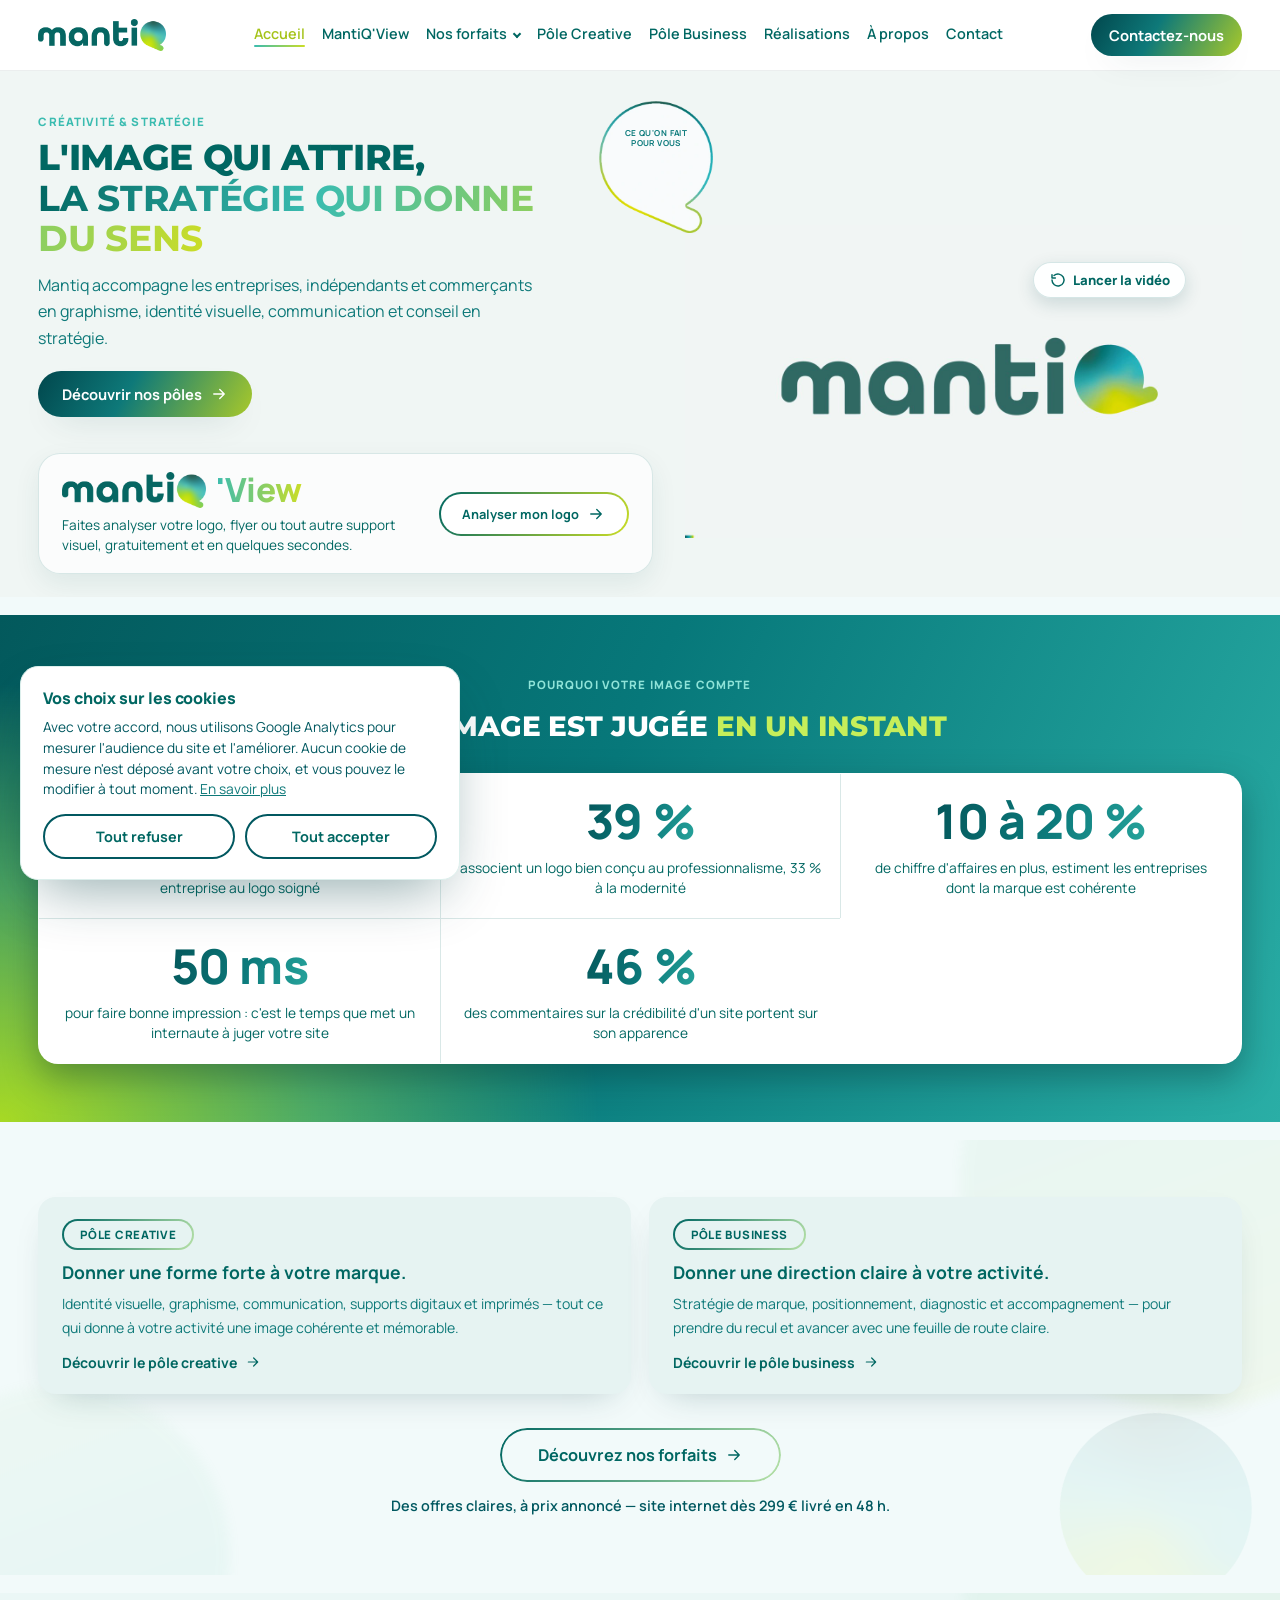
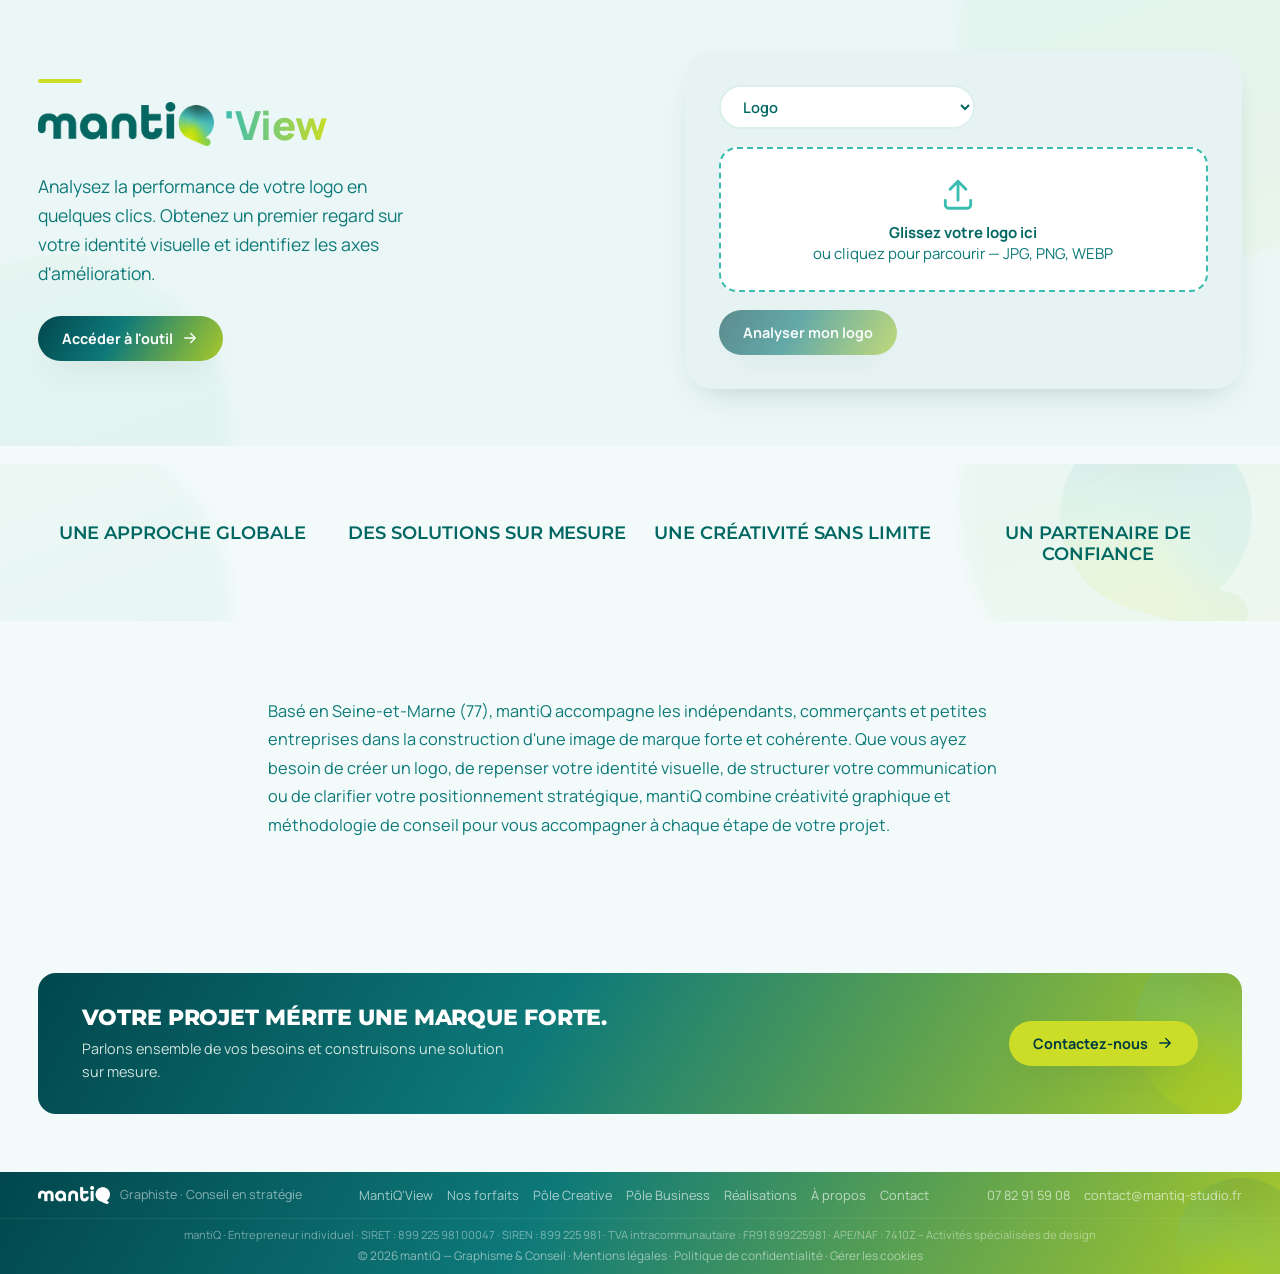
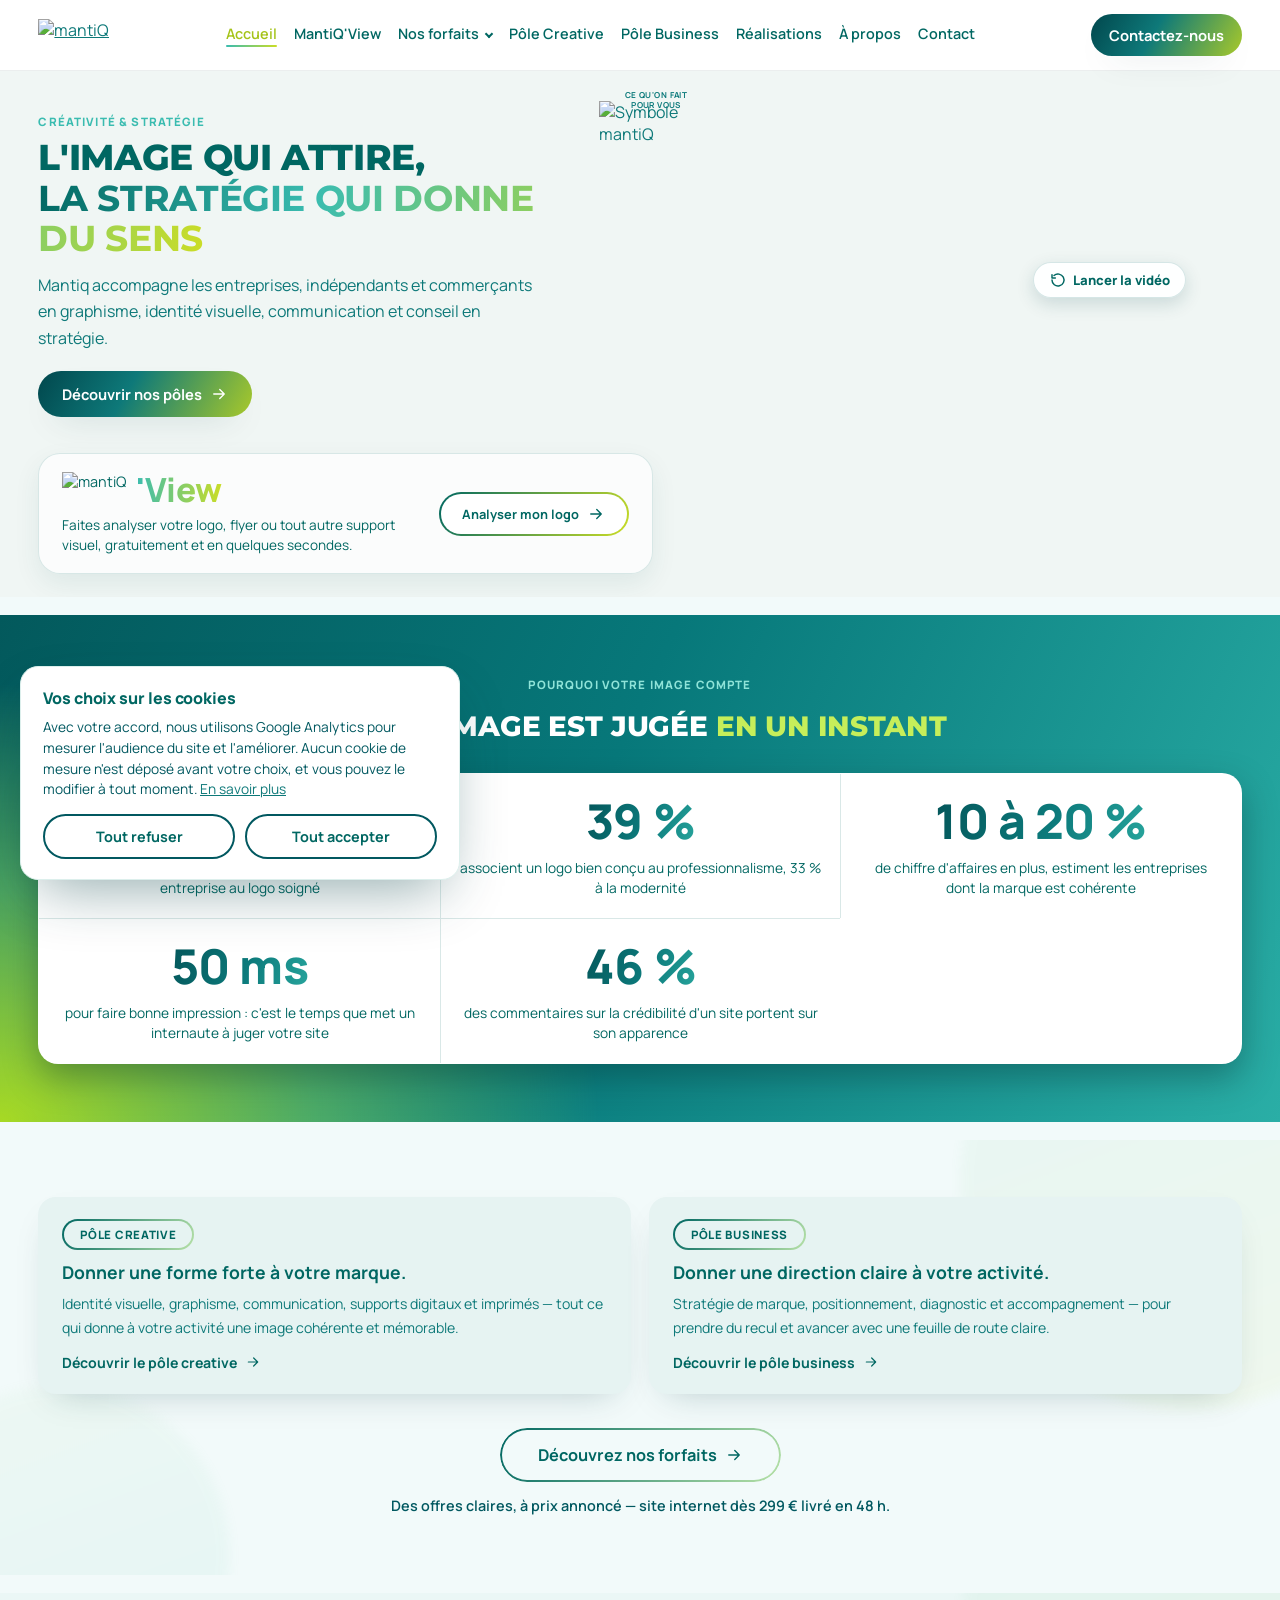
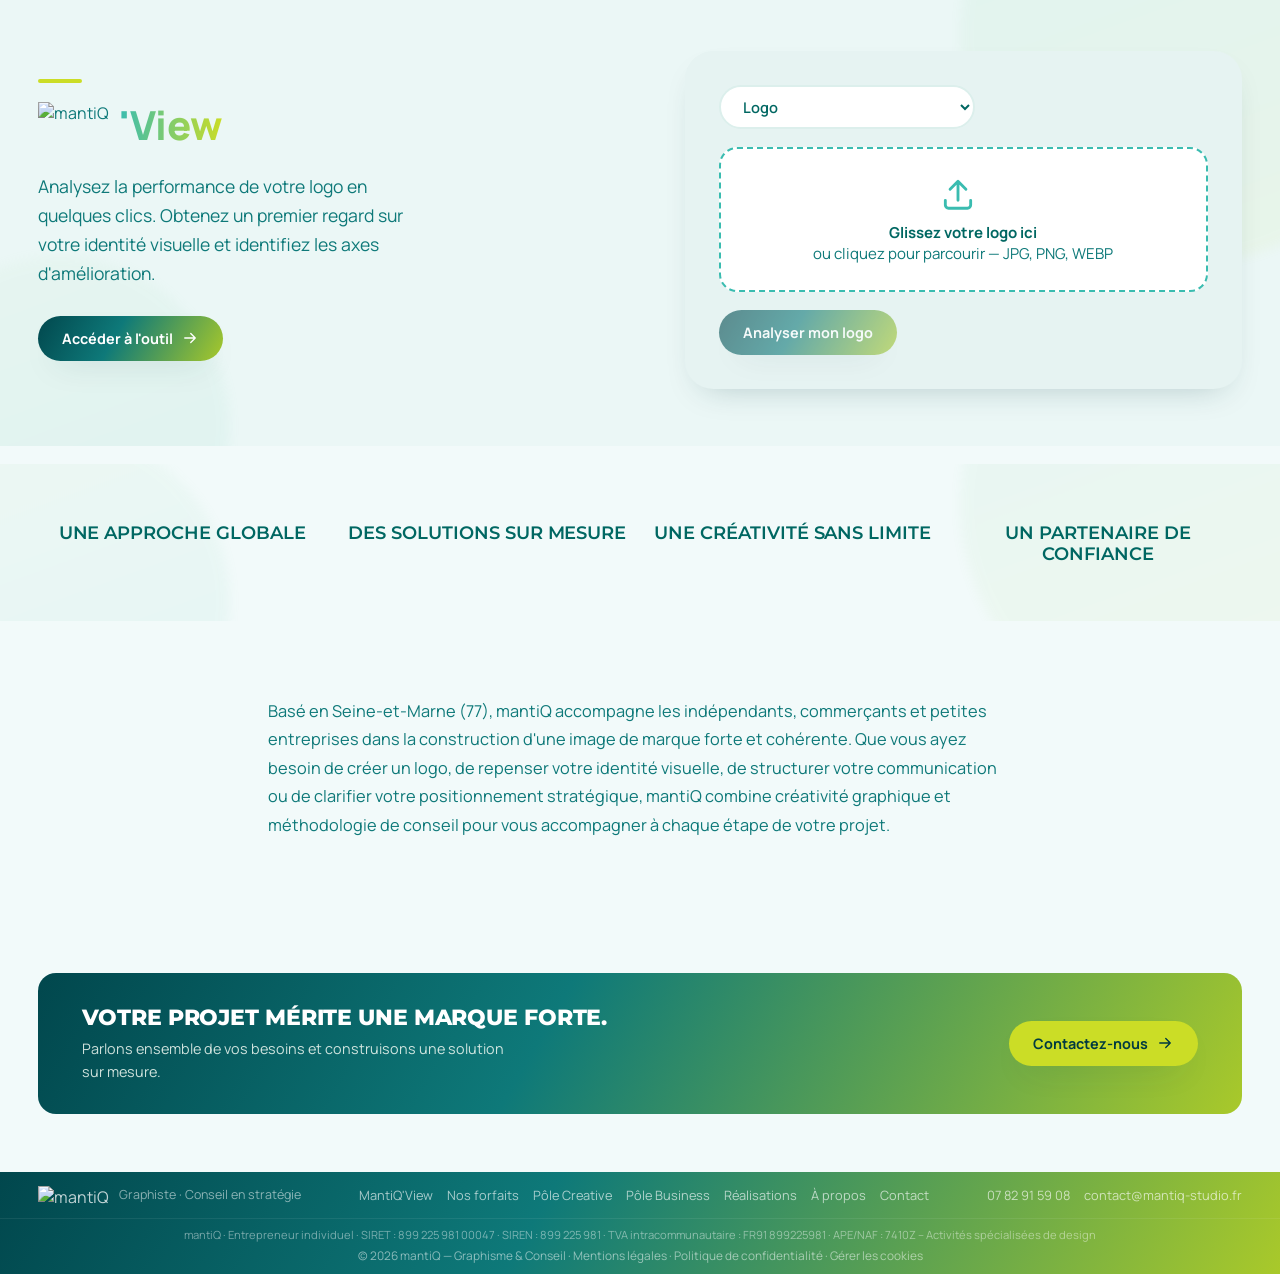
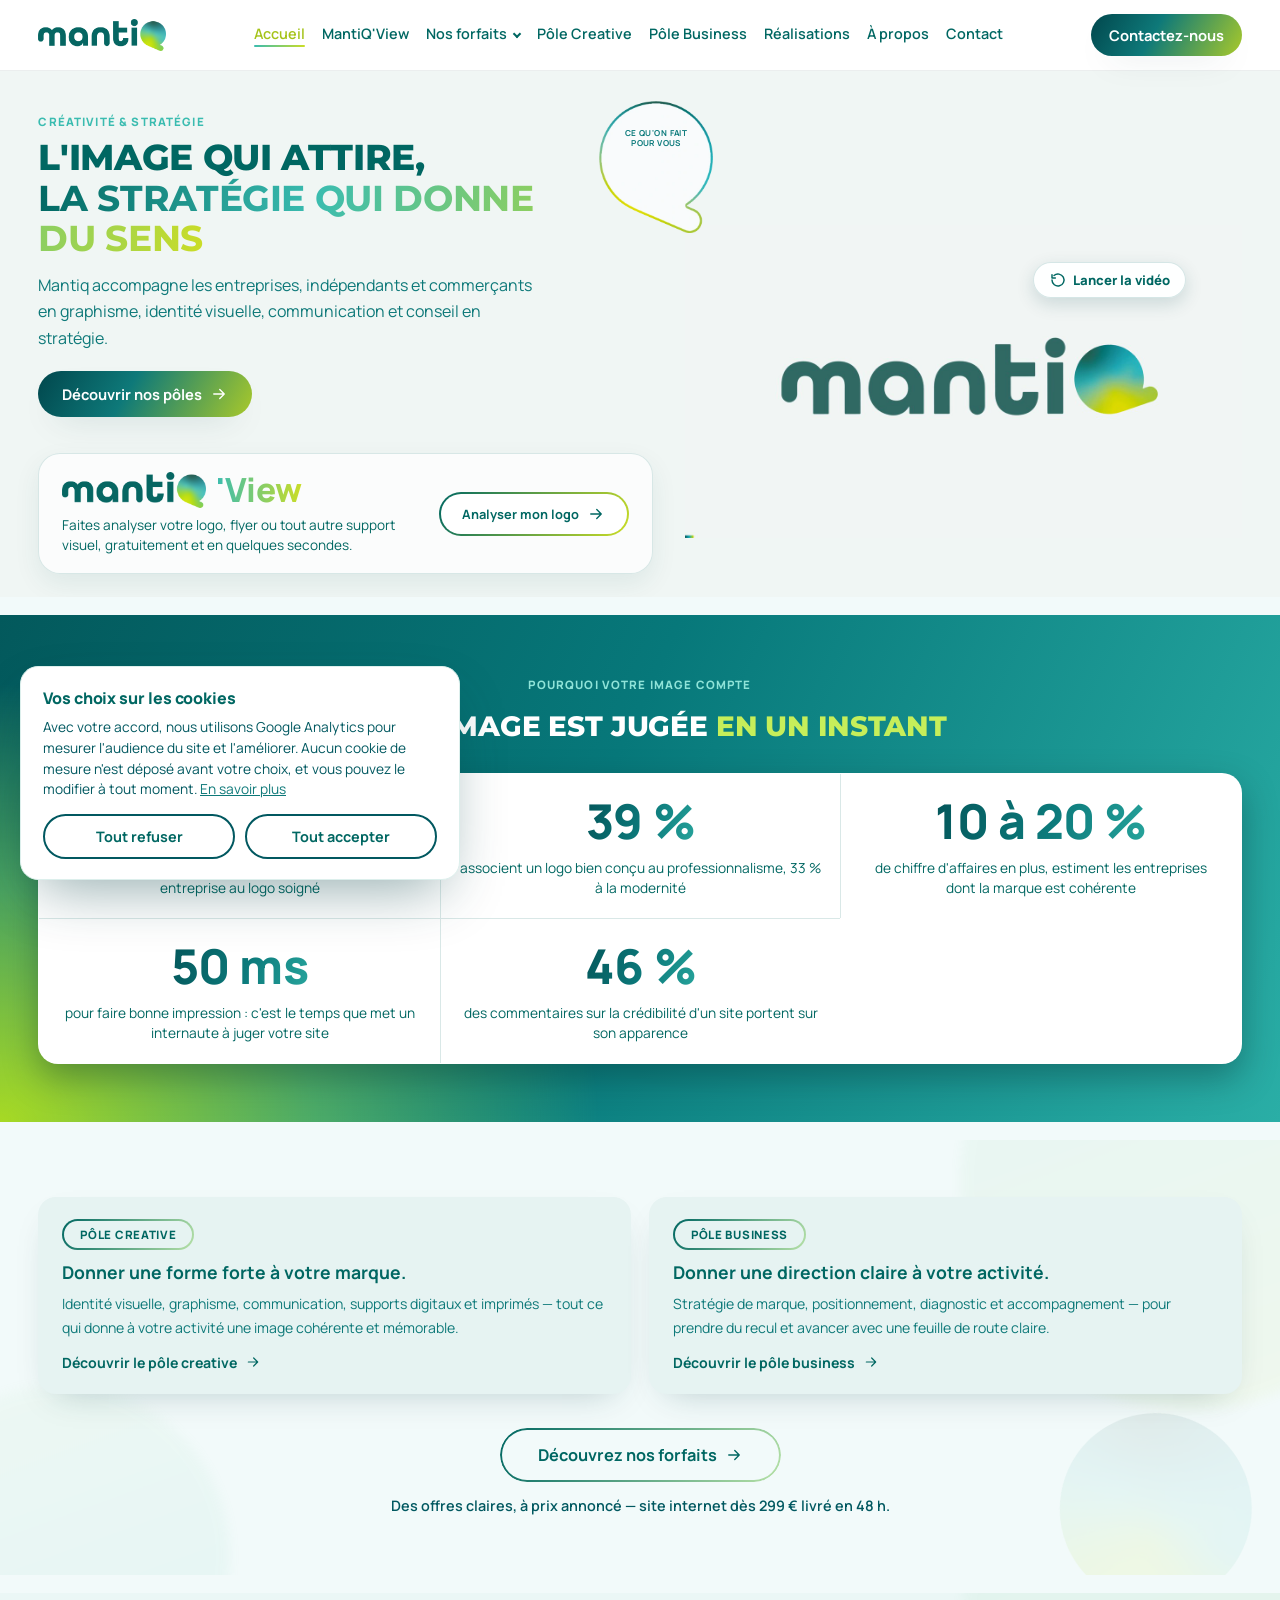
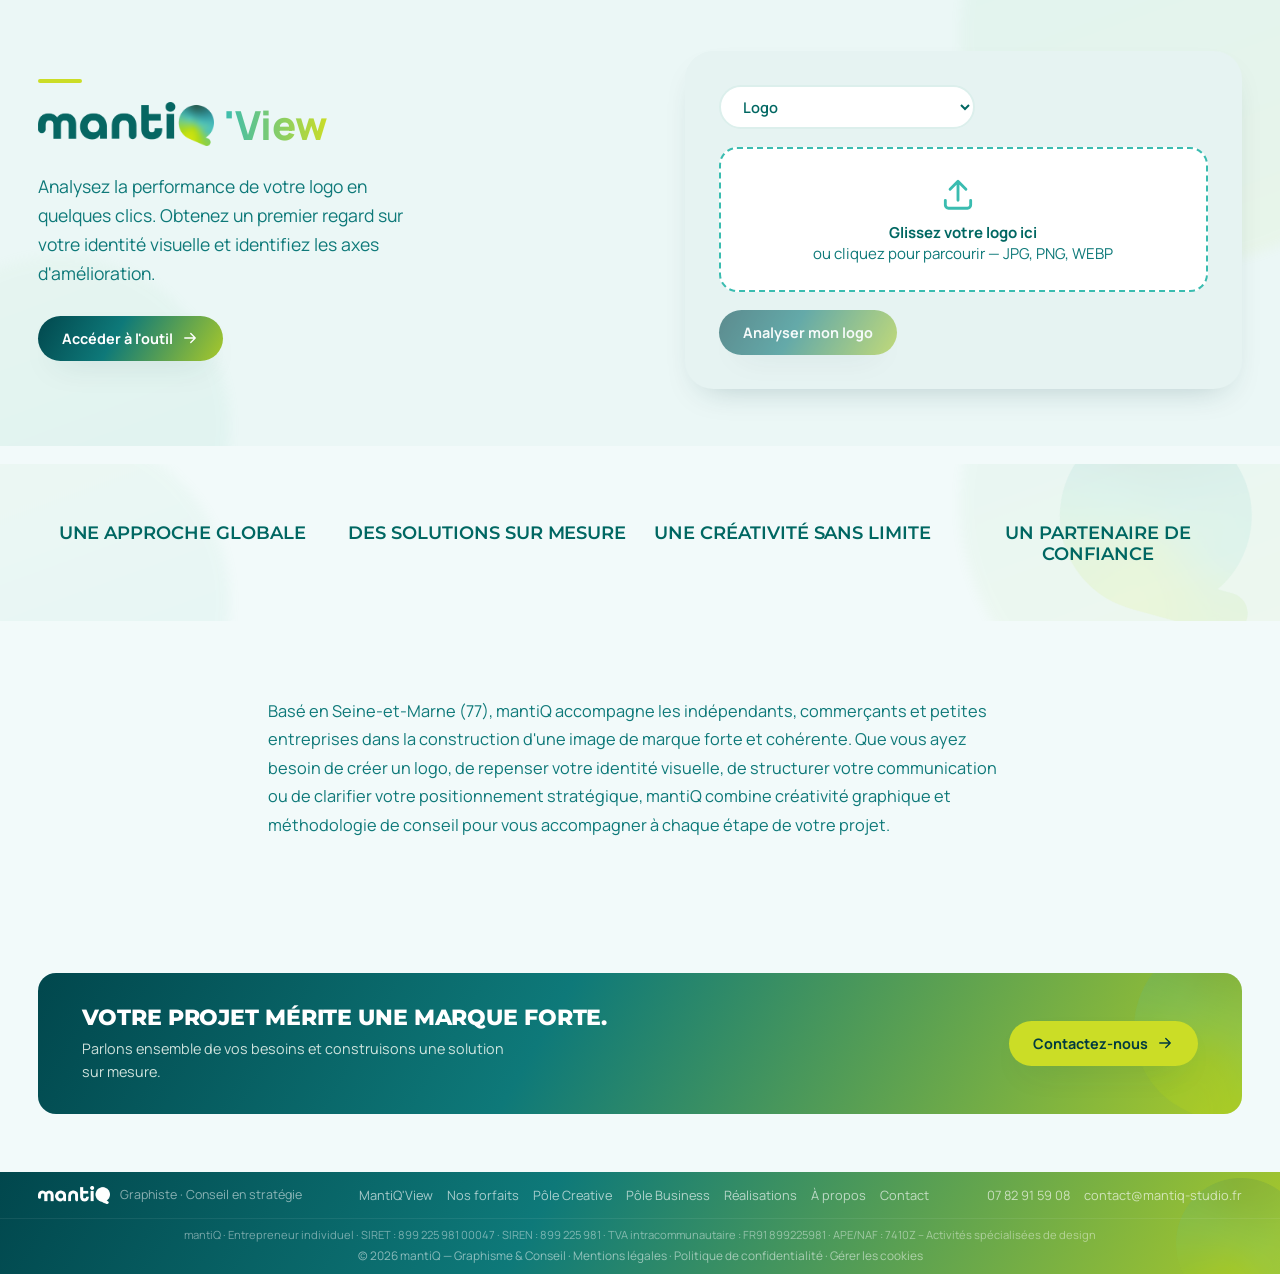
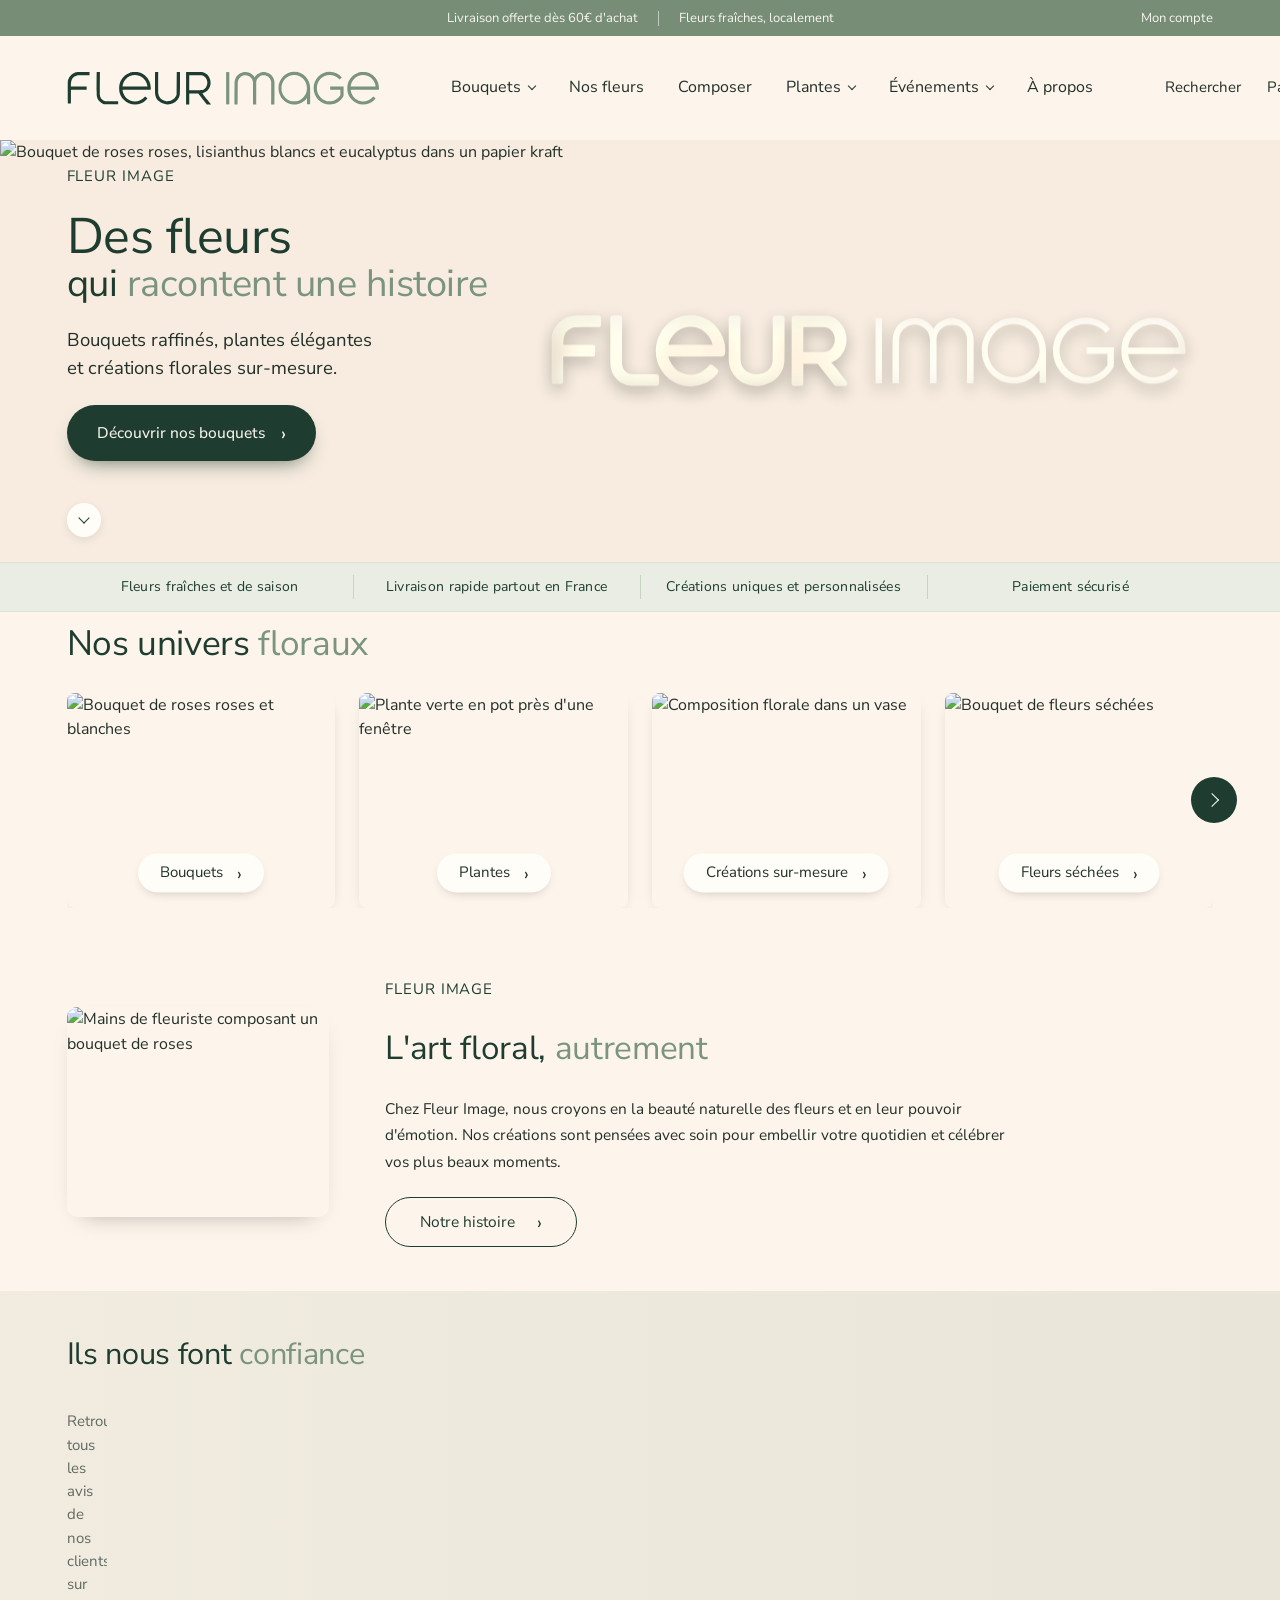
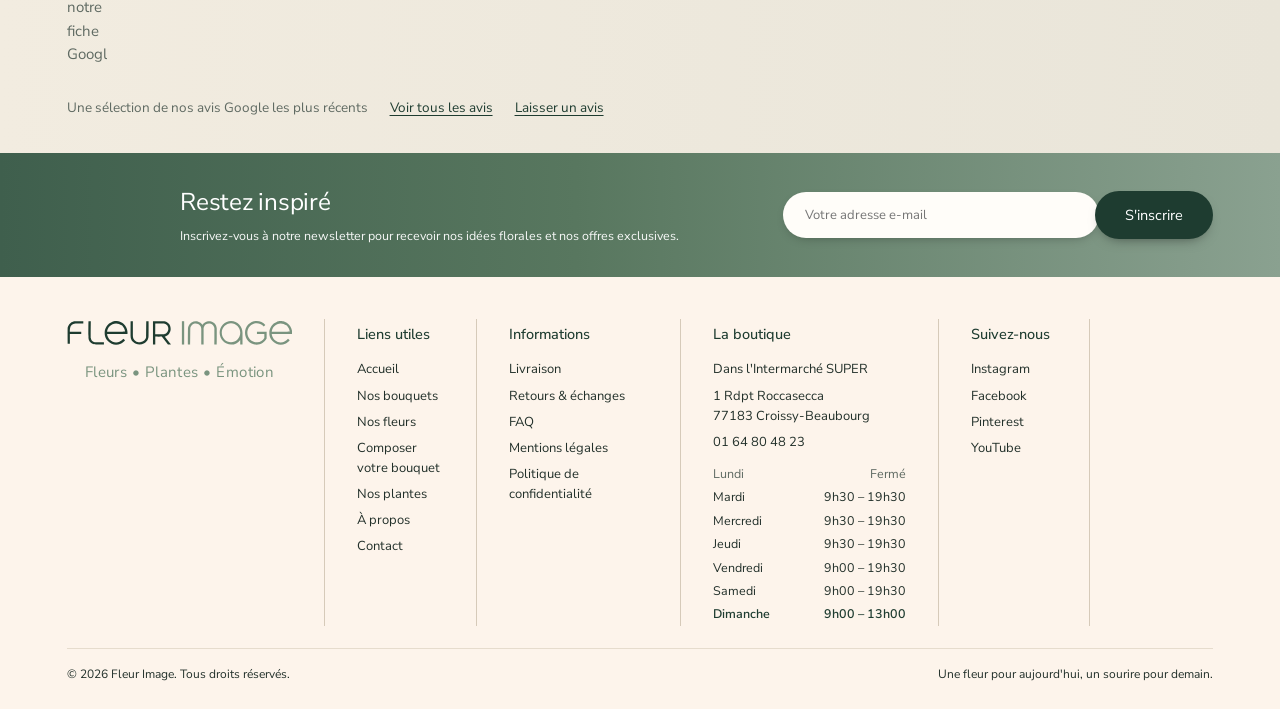
